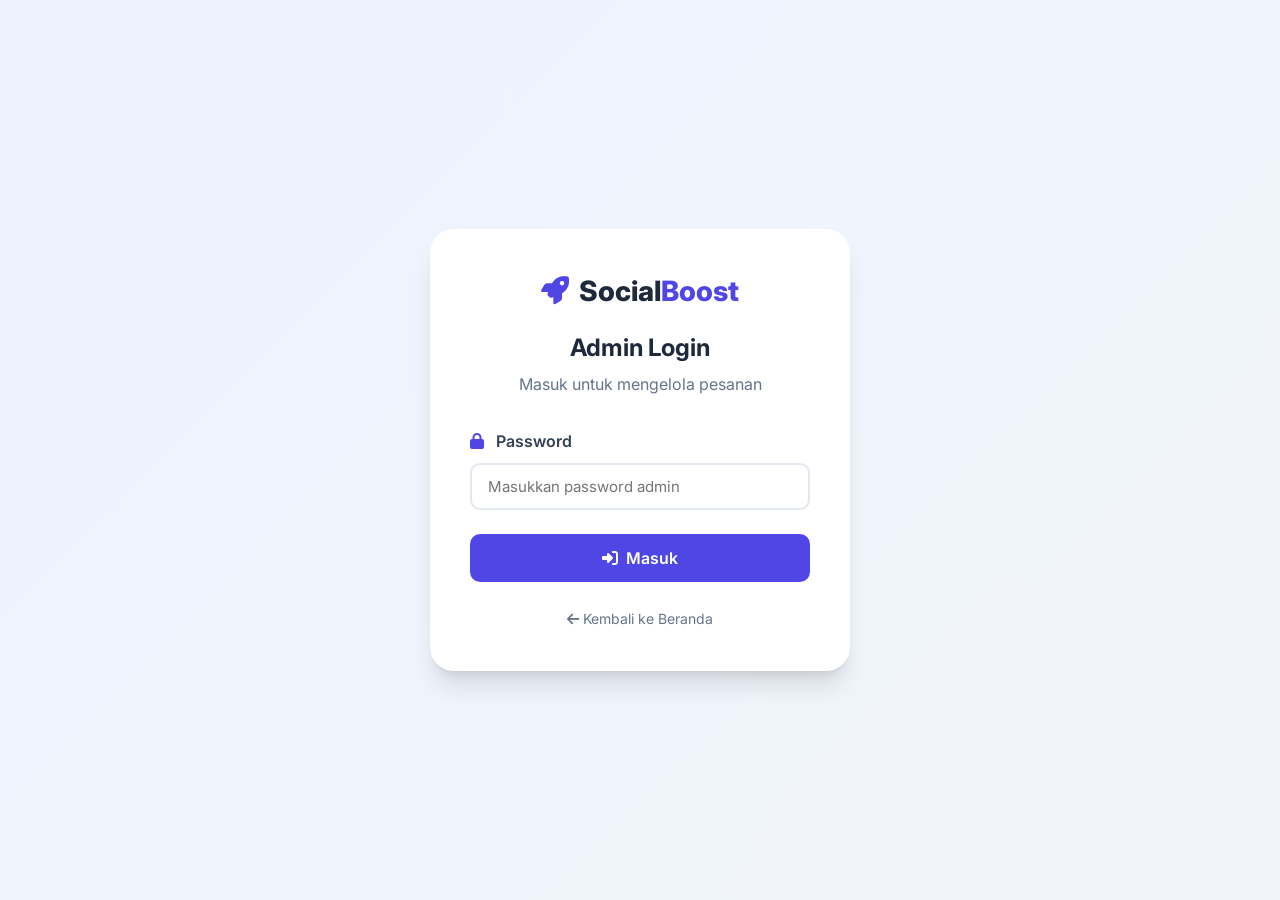
==== admin.html @ f24db5e1 "Upload project pertama kali" ====
<!DOCTYPE html>
<html lang="id">
<head>
    <meta charset="UTF-8" />
    <meta name="viewport" content="width=device-width, initial-scale=1.0" />
    <title>Admin Dashboard - SocialBoost</title>
    
    <link href="https://fonts.googleapis.com/css2?family=Inter:wght@400;500;600;700;800&display=swap" rel="stylesheet" />
    <link rel="stylesheet" href="https://cdnjs.cloudflare.com/ajax/libs/font-awesome/6.5.0/css/all.min.css" />
    <link rel="stylesheet" href="style.css" />
</head>
<body class="admin-body">
    <!-- ============================================ -->
    <!-- ADMIN SIDEBAR -->
    <!-- ============================================ -->
    <aside class="admin-sidebar" id="adminSidebar">
        <div class="sidebar-brand">
            <i class="fas fa-rocket"></i>
            <span>Social<span class="highlight">Boost</span></span>
            <span class="badge-admin">Admin</span>
        </div>

        <nav class="sidebar-nav">
            <a href="#" class="active" data-tab="dashboard">
                <i class="fas fa-th-large"></i> Dashboard
            </a>
            <a href="#" data-tab="orders">
                <i class="fas fa-inbox"></i> Pesanan Masuk
                <span class="badge-count" id="pendingCount">0</span>
            </a>
            <a href="#" data-tab="history">
                <i class="fas fa-history"></i> Riwayat
            </a>
            <a href="#" data-tab="settings">
                <i class="fas fa-cog"></i> Pengaturan
            </a>
        </nav>

        <div class="sidebar-footer">
            <button class="btn btn-danger btn-sm" id="adminLogout">
                <i class="fas fa-sign-out-alt"></i> Logout
            </button>
        </div>
    </aside>

    <!-- ============================================ -->
    <!-- ADMIN MAIN CONTENT -->
    <!-- ============================================ -->
    <main class="admin-main">
        <!-- Top Bar -->
        <header class="admin-topbar">
            <div class="topbar-left">
                <button class="sidebar-toggle" id="sidebarToggle">
                    <i class="fas fa-bars"></i>
                </button>
                <h1 id="pageTitle">Dashboard</h1>
            </div>

            <div class="topbar-right">
                <div class="admin-info">
                    <i class="fas fa-user-circle"></i>
                    <span>Admin</span>
                </div>
                <div class="admin-time" id="adminTime">
                    <i class="fas fa-clock"></i> 
                    <span id="currentTime"></span>
                </div>
            </div>
        </header>

        <!-- Content -->
        <div class="admin-content">
            <!-- ======================================== -->
            <!-- TAB: DASHBOARD -->
            <!-- ======================================== -->
            <div class="tab-content active" id="tab-dashboard">
                <div class="stats-grid">
                    <div class="stat-card">
                        <div class="stat-icon blue">
                            <i class="fas fa-inbox"></i>
                        </div>
                        <div class="stat-info">
                            <h3>Pending</h3>
                            <p class="stat-number" id="statPending">0</p>
                        </div>
                    </div>

                    <div class="stat-card">
                        <div class="stat-icon green">
                            <i class="fas fa-check-circle"></i>
                        </div>
                        <div class="stat-info">
                            <h3>Diproses</h3>
                            <p class="stat-number" id="statProcessed">0</p>
                        </div>
                    </div>

                    <div class="stat-card">
                        <div class="stat-icon red">
                            <i class="fas fa-times-circle"></i>
                        </div>
                        <div class="stat-info">
                            <h3>Ditolak</h3>
                            <p class="stat-number" id="statRejected">0</p>
                        </div>
                    </div>

                    <div class="stat-card">
                        <div class="stat-icon gold">
                            <i class="fas fa-dollar-sign"></i>
                        </div>
                        <div class="stat-info">
                            <h3>Total Transaksi</h3>
                            <p class="stat-number" id="statTotal">Rp 0</p>
                        </div>
                    </div>
                </div>

                <!-- Pesanan Terbaru -->
                <div class="card">
                    <div class="card-header">
                        <h3><i class="fas fa-clock"></i> Pesanan Terbaru</h3>
                        <a href="#" class="btn btn-sm btn-outline" data-tab="orders">
                            Lihat Semua <i class="fas fa-arrow-right"></i>
                        </a>
                    </div>
                    <div class="card-body">
                        <div class="table-wrapper">
                            <table class="admin-table" id="recentOrdersTable">
                                <thead>
                                    <tr>
                                        <th>ID</th>
                                        <th>Layanan</th>
                                        <th>Target</th>
                                        <th>Qty</th>
                                        <th>Total</th>
                                        <th>Status</th>
                                        <th>Aksi</th>
                                    </tr>
                                </thead>
                                <tbody id="recentOrdersBody">
                                    <tr>
                                        <td colspan="7" class="text-center">Belum ada pesanan</td>
                                    </tr>
                                </tbody>
                            </table>
                        </div>
                    </div>
                </div>
            </div>

            <!-- ======================================== -->
            <!-- TAB: PESANAN MASUK -->
            <!-- ======================================== -->
            <div class="tab-content" id="tab-orders">
                <div class="card">
                    <div class="card-header">
                        <h3><i class="fas fa-inbox"></i> Semua Pesanan Masuk</h3>
                        <div class="filter-group">
                            <select id="filterStatus" class="form-control">
                                <option value="all">Semua Status</option>
                                <option value="pending">Pending</option>
                                <option value="processed">Diproses</option>
                                <option value="rejected">Ditolak</option>
                            </select>
                        </div>
                    </div>
                    <div class="card-body">
                        <div class="table-wrapper">
                            <table class="admin-table" id="allOrdersTable">
                                <thead>
                                    <tr>
                                        <th>ID</th>
                                        <th>Layanan</th>
                                        <th>Target</th>
                                        <th>Qty</th>
                                        <th>Total</th>
                                        <th>Pengirim</th>
                                        <th>Status</th>
                                        <th>Aksi</th>
                                    </tr>
                                </thead>
                                <tbody id="allOrdersBody">
                                    <tr>
                                        <td colspan="8" class="text-center">Belum ada pesanan</td>
                                    </tr>
                                </tbody>
                            </table>
                        </div>
                    </div>
                </div>
            </div>

            <!-- ======================================== -->
            <!-- TAB: RIWAYAT -->
            <!-- ======================================== -->
            <div class="tab-content" id="tab-history">
                <div class="card">
                    <div class="card-header">
                        <h3><i class="fas fa-history"></i> Riwayat Pesanan</h3>
                    </div>
                    <div class="card-body">
                        <div class="table-wrapper">
                            <table class="admin-table" id="historyTable">
                                <thead>
                                    <tr>
                                        <th>ID</th>
                                        <th>Layanan</th>
                                        <th>Target</th>
                                        <th>Qty</th>
                                        <th>Total</th>
                                        <th>Status</th>
                                        <th>Tanggal</th>
                                    </tr>
                                </thead>
                                <tbody id="historyBody">
                                    <tr>
                                        <td colspan="7" class="text-center">Belum ada riwayat</td>
                                    </tr>
                                </tbody>
                            </table>
                        </div>
                    </div>
                </div>
            </div>

            <!-- ======================================== -->
            <!-- TAB: PENGATURAN -->
            <!-- ======================================== -->
            <div class="tab-content" id="tab-settings">
                <div class="card">
                    <div class="card-header">
                        <h3><i class="fas fa-cog"></i> Pengaturan Admin</h3>
                    </div>
                    <div class="card-body">
                        <form id="settingsForm">
                            <div class="form-group">
                                <label for="adminPassword">Ganti Password Admin</label>
                                <input type="password" id="adminPassword" placeholder="Password baru" />
                                <small>Kosongkan jika tidak ingin mengganti</small>
                            </div>

                            <div class="form-group">
                                <label for="danaNumber">Nomor DANA</label>
                                <input type="text" id="danaNumber" placeholder="0857-XXXX-XXXX" />
                            </div>

                            <div class="form-group">
                                <label for="apiKey">API Key PusatPanelSMM</label>
                                <input type="password" id="apiKey" placeholder="Masukkan API Key" />
                            </div>

                            <button type="submit" class="btn btn-primary">
                                <i class="fas fa-save"></i> Simpan Pengaturan
                            </button>
                        </form>
                    </div>
                </div>
            </div>
        </div>
    </main>

    <!-- ============================================ -->
    <!-- MODAL: LIHAT BUKTI -->
    <!-- ============================================ -->
    <div class="modal" id="proofModal">
        <div class="modal-content modal-sm">
            <div class="modal-header">
                <h2><i class="fas fa-image"></i> Bukti Transfer</h2>
                <button class="modal-close" id="proofModalClose">&times;</button>
            </div>
            <div class="modal-body">
                <div class="proof-image-container">
                    <img id="proofImageDisplay" src="" alt="Bukti Transfer" />
                </div>
                <div class="proof-details">
                    <p><strong>Pengirim:</strong> <span id="proofSender">-</span></p>
                    <p><strong>Layanan:</strong> <span id="proofService">-</span></p>
                    <p><strong>Total:</strong> <span id="proofTotal">-</span></p>
                </div>
                <div class="proof-actions">
                    <button class="btn btn-success" id="proofApprove">
                        <i class="fas fa-check"></i> Proses Pesanan
                    </button>
                    <button class="btn btn-danger" id="proofReject">
                        <i class="fas fa-times"></i> Tolak
                    </button>
                </div>
            </div>
        </div>
    </div>

    <!-- JavaScript -->
    <script src="admin.js"></script>
</body>
</html>
---- style.css ----
/* ============================================ */
/* ROOT VARIABLES & RESET */
/* ============================================ */
:root {
    /* Primary Colors - Cerah & Profesional */
    --primary: #4F46E5;
    --primary-dark: #4338CA;
    --primary-light: #818CF8;
    --primary-bg: #EEF2FF;
    
    --secondary: #0EA5E9;
    --secondary-dark: #0284C7;
    --secondary-light: #7DD3FC;
    
    --success: #22C55E;
    --success-bg: #DCFCE7;
    --danger: #EF4444;
    --danger-bg: #FEE2E2;
    --warning: #F59E0B;
    --warning-bg: #FEF3C7;
    
    /* Neutral */
    --white: #FFFFFF;
    --gray-50: #F8FAFC;
    --gray-100: #F1F5F9;
    --gray-200: #E2E8F0;
    --gray-300: #CBD5E1;
    --gray-400: #94A3B8;
    --gray-500: #64748B;
    --gray-600: #475569;
    --gray-700: #334155;
    --gray-800: #1E293B;
    --gray-900: #0F172A;
    
    /* Shadows */
    --shadow-sm: 0 1px 2px 0 rgb(0 0 0 / 0.05);
    --shadow: 0 1px 3px 0 rgb(0 0 0 / 0.1), 0 1px 2px -1px rgb(0 0 0 / 0.1);
    --shadow-md: 0 4px 6px -1px rgb(0 0 0 / 0.1), 0 2px 4px -2px rgb(0 0 0 / 0.1);
    --shadow-lg: 0 10px 15px -3px rgb(0 0 0 / 0.1), 0 4px 6px -4px rgb(0 0 0 / 0.1);
    --shadow-xl: 0 20px 25px -5px rgb(0 0 0 / 0.1), 0 8px 10px -6px rgb(0 0 0 / 0.1);
    
    /* Border Radius */
    --radius-sm: 6px;
    --radius: 10px;
    --radius-lg: 16px;
    --radius-xl: 24px;
    
    /* Font */
    --font: 'Inter', -apple-system, BlinkMacSystemFont, 'Segoe UI', Roboto, sans-serif;
    
    /* Transitions */
    --transition: all 0.3s cubic-bezier(0.4, 0, 0.2, 1);
}

* {
    margin: 0;
    padding: 0;
    box-sizing: border-box;
}

html {
    scroll-behavior: smooth;
}

body {
    font-family: var(--font);
    color: var(--gray-800);
    background: var(--gray-50);
    line-height: 1.6;
}

/* ============================================ */
/* UTILITY CLASSES */
/* ============================================ */
.container {
    max-width: 1200px;
    margin: 0 auto;
    padding: 0 20px;
}

.highlight {
    color: var(--primary);
}

.gradient-text {
    background: linear-gradient(135deg, var(--primary), var(--secondary));
    -webkit-background-clip: text;
    -webkit-text-fill-color: transparent;
    background-clip: text;
}

.section-header {
    text-align: center;
    margin-bottom: 48px;
}

.section-header .badge {
    display: inline-block;
    background: var(--primary-bg);
    color: var(--primary);
    padding: 6px 16px;
    border-radius: 50px;
    font-size: 13px;
    font-weight: 600;
    letter-spacing: 0.5px;
    margin-bottom: 12px;
}

.section-header h2 {
    font-size: 36px;
    font-weight: 800;
    margin-bottom: 12px;
}

.section-header p {
    color: var(--gray-500);
    font-size: 18px;
    max-width: 600px;
    margin: 0 auto;
}

/* ============================================ */
/* BUTTONS */
/* ============================================ */
.btn {
    display: inline-flex;
    align-items: center;
    gap: 8px;
    padding: 10px 24px;
    border: none;
    border-radius: var(--radius);
    font-family: var(--font);
    font-size: 14px;
    font-weight: 600;
    cursor: pointer;
    transition: var(--transition);
    text-decoration: none;
    text-align: center;
    justify-content: center;
}

.btn-primary {
    background: var(--primary);
    color: white;
}

.btn-primary:hover {
    background: var(--primary-dark);
    transform: translateY(-2px);
    box-shadow: var(--shadow-lg);
}

.btn-secondary {
    background: var(--secondary);
    color: white;
}

.btn-secondary:hover {
    background: var(--secondary-dark);
    transform: translateY(-2px);
    box-shadow: var(--shadow-lg);
}

.btn-success {
    background: var(--success);
    color: white;
}

.btn-success:hover {
    background: #16A34A;
    transform: translateY(-2px);
    box-shadow: var(--shadow-lg);
}

.btn-danger {
    background: var(--danger);
    color: white;
}

.btn-danger:hover {
    background: #DC2626;
    transform: translateY(-2px);
    box-shadow: var(--shadow-lg);
}

.btn-outline {
    background: transparent;
    color: var(--gray-700);
    border: 2px solid var(--gray-200);
}

.btn-outline:hover {
    border-color: var(--primary);
    color: var(--primary);
    background: var(--primary-bg);
}

.btn-lg {
    padding: 14px 32px;
    font-size: 16px;
}

.btn-sm {
    padding: 6px 14px;
    font-size: 12px;
}

.btn-block {
    width: 100%;
    justify-content: center;
}

.btn:disabled {
    opacity: 0.6;
    cursor: not-allowed;
    transform: none !important;
}

/* ============================================ */
/* NAVBAR */
/* ============================================ */
.navbar {
    position: fixed;
    top: 0;
    left: 0;
    right: 0;
    z-index: 1000;
    background: rgba(255, 255, 255, 0.9);
    backdrop-filter: blur(12px);
    border-bottom: 1px solid var(--gray-200);
    padding: 12px 0;
    transition: var(--transition);
}

.navbar .container {
    display: flex;
    justify-content: space-between;
    align-items: center;
}

.navbar-brand {
    display: flex;
    align-items: center;
    gap: 10px;
    font-size: 24px;
    font-weight: 800;
    color: var(--gray-800);
    text-decoration: none;
}

.navbar-brand i {
    color: var(--primary);
    font-size: 28px;
}

.navbar-menu {
    display: flex;
    align-items: center;
    gap: 32px;
}

.nav-link {
    color: var(--gray-600);
    text-decoration: none;
    font-weight: 500;
    transition: var(--transition);
    position: relative;
}

.nav-link:hover {
    color: var(--primary);
}

.nav-link.active {
    color: var(--primary);
}

.nav-link.active::after {
    content: '';
    position: absolute;
    bottom: -4px;
    left: 0;
    right: 0;
    height: 2px;
    background: var(--primary);
    border-radius: 2px;
}

.hamburger {
    display: none;
    background: none;
    border: none;
    font-size: 24px;
    color: var(--gray-700);
    cursor: pointer;
    padding: 4px;
}

/* ============================================ */
/* HERO SECTION */
/* ============================================ */
.hero {
    padding: 120px 0 80px;
    background: linear-gradient(135deg, var(--primary-bg) 0%, #FFFFFF 100%);
    min-height: 100vh;
    display: flex;
    align-items: center;
}

.hero .container {
    display: grid;
    grid-template-columns: 1fr 1fr;
    gap: 60px;
    align-items: center;
}

.hero-content h1 {
    font-size: 48px;
    font-weight: 800;
    line-height: 1.15;
    margin-bottom: 20px;
    color: var(--gray-900);
}

.hero-content p {
    font-size: 18px;
    color: var(--gray-600);
    margin-bottom: 32px;
    max-width: 500px;
    line-height: 1.8;
}

.hero-buttons {
    display: flex;
    gap: 16px;
    flex-wrap: wrap;
    margin-bottom: 40px;
}

.hero-stats {
    display: flex;
    gap: 48px;
}

.stat {
    display: flex;
    flex-direction: column;
}

.stat-number {
    font-size: 28px;
    font-weight: 800;
    color: var(--gray-900);
}

.stat-label {
    font-size: 14px;
    color: var(--gray-500);
    font-weight: 500;
}

.hero-image {
    display: flex;
    justify-content: center;
    align-items: center;
}

.hero-image img {
    max-width: 100%;
    height: auto;
    border-radius: var(--radius-lg);
}

/* ============================================ */
/* SERVICES SECTION */
/* ============================================ */
.services {
    padding: 80px 0;
    background: var(--white);
}

.loading-spinner {
    text-align: center;
    padding: 60px 0;
}

.loading-spinner i {
    font-size: 40px;
    color: var(--primary);
}

.loading-spinner p {
    margin-top: 12px;
    color: var(--gray-500);
}

.services-grid {
    display: grid;
    grid-template-columns: repeat(auto-fill, minmax(280px, 1fr));
    gap: 24px;
}

.service-card {
    background: var(--white);
    border: 1px solid var(--gray-200);
    border-radius: var(--radius-lg);
    padding: 24px;
    transition: var(--transition);
    cursor: pointer;
    position: relative;
}

.service-card:hover {
    transform: translateY(-4px);
    box-shadow: var(--shadow-xl);
    border-color: var(--primary-light);
}

.service-card.selected {
    border-color: var(--primary);
    box-shadow: 0 0 0 3px var(--primary-bg), var(--shadow-lg);
}

.service-card .service-icon {
    width: 48px;
    height: 48px;
    background: var(--primary-bg);
    border-radius: var(--radius);
    display: flex;
    align-items: center;
    justify-content: center;
    font-size: 24px;
    color: var(--primary);
    margin-bottom: 16px;
}

.service-card .service-name {
    font-size: 18px;
    font-weight: 600;
    margin-bottom: 8px;
}

.service-card .service-category {
    font-size: 13px;
    color: var(--gray-500);
    margin-bottom: 12px;
}

.service-card .service-price {
    font-size: 20px;
    font-weight: 700;
    color: var(--primary);
}

.service-card .service-price small {
    font-weight: 400;
    font-size: 13px;
    color: var(--gray-500);
}

.service-card .service-min {
    font-size: 13px;
    color: var(--gray-500);
    margin-top: 4px;
}

.service-card .service-badge {
    position: absolute;
    top: 16px;
    right: 16px;
    background: var(--success-bg);
    color: var(--success);
    font-size: 11px;
    font-weight: 600;
    padding: 4px 12px;
    border-radius: 50px;
}

/* ============================================ */
/* ORDER SECTION */
/* ============================================ */
.order-section {
    padding: 80px 0;
    background: var(--gray-50);
}

.order-card {
    max-width: 700px;
    margin: 0 auto;
    background: var(--white);
    border-radius: var(--radius-lg);
    padding: 40px;
    box-shadow: var(--shadow-lg);
}

.form-group {
    margin-bottom: 24px;
}

.form-group label {
    display: block;
    font-weight: 600;
    margin-bottom: 8px;
    color: var(--gray-700);
}

.form-group label i {
    color: var(--primary);
    margin-right: 8px;
}

.form-group input,
.form-group select,
.form-group textarea {
    width: 100%;
    padding: 12px 16px;
    border: 2px solid var(--gray-200);
    border-radius: var(--radius);
    font-family: var(--font);
    font-size: 15px;
    transition: var(--transition);
    background: var(--white);
    color: var(--gray-800);
}

.form-group input:focus,
.form-group select:focus,
.form-group textarea:focus {
    outline: none;
    border-color: var(--primary);
    box-shadow: 0 0 0 3px var(--primary-bg);
}

.form-group input:disabled,
.form-group select:disabled {
    background: var(--gray-100);
    cursor: not-allowed;
}

.form-group small {
    display: block;
    margin-top: 6px;
    color: var(--gray-500);
    font-size: 13px;
}

/* Quantity Wrapper */
.quantity-wrapper {
    display: flex;
    align-items: center;
    gap: 12px;
}

.quantity-wrapper .qty-btn {
    width: 40px;
    height: 40px;
    border: 2px solid var(--gray-200);
    border-radius: var(--radius);
    background: var(--white);
    color: var(--gray-700);
    font-size: 18px;
    cursor: pointer;
    transition: var(--transition);
    display: flex;
    align-items: center;
    justify-content: center;
}

.quantity-wrapper .qty-btn:hover {
    border-color: var(--primary);
    color: var(--primary);
    background: var(--primary-bg);
}

.quantity-wrapper input {
    width: 80px !important;
    text-align: center;
    font-weight: 600;
}

/* Service Detail */
.service-detail {
    display: grid;
    grid-template-columns: repeat(3, 1fr);
    gap: 16px;
    padding: 16px;
    background: var(--gray-50);
    border-radius: var(--radius);
    margin-bottom: 24px;
}

.detail-item {
    text-align: center;
}

.detail-item .label {
    display: block;
    font-size: 13px;
    color: var(--gray-500);
    font-weight: 500;
}

.detail-item .value {
    font-size: 18px;
    font-weight: 700;
    color: var(--gray-800);
}

/* Total Price */
.total-price {
    display: flex;
    justify-content: space-between;
    align-items: center;
    padding: 16px 20px;
    background: var(--primary-bg);
    border-radius: var(--radius);
    margin-bottom: 24px;
}

.total-price span:first-child {
    font-weight: 600;
    color: var(--gray-700);
}

.total-price .total-amount {
    font-size: 24px;
    font-weight: 800;
    color: var(--primary);
}

/* ============================================ */
/* HOW IT WORKS */
/* ============================================ */
.how-it-works {
    padding: 80px 0;
    background: var(--white);
}

.steps {
    display: grid;
    grid-template-columns: repeat(3, 1fr);
    gap: 40px;
    max-width: 900px;
    margin: 0 auto;
}

.step {
    text-align: center;
    position: relative;
}

.step-number {
    width: 48px;
    height: 48px;
    background: var(--primary);
    color: white;
    border-radius: 50%;
    display: flex;
    align-items: center;
    justify-content: center;
    font-size: 20px;
    font-weight: 700;
    margin: 0 auto 16px;
}

.step-icon {
    width: 72px;
    height: 72px;
    background: var(--primary-bg);
    border-radius: 50%;
    display: flex;
    align-items: center;
    justify-content: center;
    font-size: 32px;
    color: var(--primary);
    margin: 0 auto 16px;
}

.step h3 {
    font-size: 20px;
    font-weight: 700;
    margin-bottom: 8px;
}

.step p {
    color: var(--gray-500);
    font-size: 15px;
    line-height: 1.7;
}

.step::after {
    content: '';
    position: absolute;
    top: 60px;
    right: -20px;
    width: 40px;
    height: 2px;
    background: var(--gray-200);
}

.step:last-child::after {
    display: none;
}

/* ============================================ */
/* FOOTER */
/* ============================================ */
.footer {
    background: var(--gray-900);
    color: var(--gray-300);
    padding: 60px 0 24px;
}

.footer-content {
    display: grid;
    grid-template-columns: 2fr 1fr 1fr 1fr;
    gap: 40px;
    margin-bottom: 40px;
}

.footer-brand i {
    font-size: 28px;
    color: var(--primary-light);
}

.footer-brand span {
    font-size: 24px;
    font-weight: 800;
    color: white;
}

.footer-brand p {
    margin-top: 12px;
    font-size: 15px;
    line-height: 1.7;
    color: var(--gray-400);
}

.footer-links h4 {
    color: white;
    font-weight: 600;
    margin-bottom: 16px;
}

.footer-links a {
    display: block;
    color: var(--gray-400);
    text-decoration: none;
    font-size: 15px;
    padding: 4px 0;
    transition: var(--transition);
}

.footer-links a:hover {
    color: white;
}

.footer-contact h4 {
    color: white;
    font-weight: 600;
    margin-bottom: 16px;
}

.footer-contact p {
    font-size: 15px;
    color: var(--gray-400);
    margin-bottom: 8px;
}

.footer-contact p i {
    color: var(--primary-light);
    margin-right: 8px;
}

.social-icons {
    display: flex;
    gap: 12px;
    margin-top: 12px;
}

.social-icons a {
    display: flex;
    align-items: center;
    justify-content: center;
    width: 40px;
    height: 40px;
    background: var(--gray-800);
    border-radius: var(--radius);
    color: var(--gray-400);
    text-decoration: none;
    transition: var(--transition);
}

.social-icons a:hover {
    background: var(--primary);
    color: white;
}

.footer-bottom {
    border-top: 1px solid var(--gray-800);
    padding-top: 24px;
    text-align: center;
    font-size: 14px;
    color: var(--gray-500);
}

/* ============================================ */
/* MODAL */
/* ============================================ */
.modal {
    display: none;
    position: fixed;
    top: 0;
    left: 0;
    right: 0;
    bottom: 0;
    z-index: 9999;
    background: rgba(0, 0, 0, 0.5);
    backdrop-filter: blur(8px);
    align-items: center;
    justify-content: center;
    padding: 20px;
}

.modal.active {
    display: flex;
}

.modal-content {
    background: var(--white);
    border-radius: var(--radius-lg);
    max-width: 600px;
    width: 100%;
    max-height: 90vh;
    overflow-y: auto;
    box-shadow: var(--shadow-xl);
    animation: modalIn 0.3s ease;
}

@keyframes modalIn {
    from {
        opacity: 0;
        transform: scale(0.95) translateY(20px);
    }
    to {
        opacity: 1;
        transform: scale(1) translateY(0);
    }
}

.modal-sm {
    max-width: 480px;
}

.modal-header {
    display: flex;
    justify-content: space-between;
    align-items: center;
    padding: 24px 28px;
    border-bottom: 1px solid var(--gray-200);
}

.modal-header h2 {
    font-size: 22px;
    font-weight: 700;
    display: flex;
    align-items: center;
    gap: 12px;
}

.modal-close {
    background: none;
    border: none;
    font-size: 28px;
    color: var(--gray-400);
    cursor: pointer;
    transition: var(--transition);
    padding: 4px 8px;
}

.modal-close:hover {
    color: var(--gray-700);
    transform: rotate(90deg);
}

.modal-body {
    padding: 28px;
}

/* Order Summary */
.order-summary {
    background: var(--gray-50);
    border-radius: var(--radius);
    padding: 16px 20px;
    margin-bottom: 24px;
}

.order-summary h3 {
    font-size: 16px;
    margin-bottom: 12px;
    color: var(--gray-700);
}

.summary-item {
    display: flex;
    justify-content: space-between;
    padding: 8px 0;
    border-bottom: 1px solid var(--gray-200);
    font-size: 15px;
}

.summary-item:last-child {
    border-bottom: none;
}

.summary-item.total {
    font-weight: 700;
    font-size: 18px;
    color: var(--primary);
}

/* Payment Info */
.payment-info {
    background: var(--warning-bg);
    border-radius: var(--radius);
    padding: 20px;
    margin-bottom: 24px;
}

.payment-method {
    display: flex;
    gap: 16px;
    align-items: center;
    margin-bottom: 16px;
}

.payment-method i {
    font-size: 40px;
    color: var(--warning);
}

.payment-method h4 {
    font-weight: 600;
    font-size: 16px;
}

.dana-number {
    font-size: 20px;
    font-weight: 700;
    color: var(--gray-800);
}

.payment-amount {
    display: flex;
    justify-content: space-between;
    align-items: center;
    padding-top: 16px;
    border-top: 2px dashed var(--gray-300);
}

.payment-amount .amount {
    font-size: 24px;
    font-weight: 800;
    color: var(--primary);
}

/* Image Preview */
#imagePreview {
    margin-top: 12px;
    max-width: 200px;
    border-radius: var(--radius);
    overflow: hidden;
    border: 2px solid var(--gray-200);
}

#imagePreview img {
    width: 100%;
    height: auto;
    display: block;
}

/* ============================================ */
/* TOAST NOTIFICATION */
/* ============================================ */
.toast {
    position: fixed;
    bottom: 30px;
    right: 30px;
    z-index: 99999;
    background: var(--white);
    border-radius: var(--radius-lg);
    padding: 16px 24px;
    box-shadow: var(--shadow-xl);
    display: flex;
    align-items: center;
    gap: 16px;
    transform: translateY(100px);
    opacity: 0;
    transition: var(--transition);
    border-left: 4px solid var(--success);
}

.toast.show {
    transform: translateY(0);
    opacity: 1;
}

.toast-icon {
    font-size: 24px;
    color: var(--success);
}

.toast-error {
    border-left-color: var(--danger);
}

.toast-error .toast-icon {
    color: var(--danger);
}

/* ============================================ */
/* ADMIN STYLES */
/* ============================================ */
.admin-body {
    background: var(--gray-50);
    display: flex;
}

/* Sidebar */
.admin-sidebar {
    width: 260px;
    min-height: 100vh;
    background: var(--white);
    border-right: 1px solid var(--gray-200);
    padding: 24px 20px;
    position: sticky;
    top: 0;
    height: 100vh;
    overflow-y: auto;
    display: flex;
    flex-direction: column;
    transition: var(--transition);
}

.sidebar-brand {
    display: flex;
    align-items: center;
    gap: 10px;
    font-size: 22px;
    font-weight: 800;
    color: var(--gray-800);
    margin-bottom: 32px;
    padding-bottom: 20px;
    border-bottom: 1px solid var(--gray-200);
}

.sidebar-brand i {
    color: var(--primary);
}

.badge-admin {
    background: var(--primary-bg);
    color: var(--primary);
    font-size: 10px;
    font-weight: 700;
    padding: 2px 10px;
    border-radius: 50px;
    margin-left: auto;
}

.sidebar-nav {
    flex: 1;
}

.sidebar-nav a {
    display: flex;
    align-items: center;
    gap: 12px;
    padding: 12px 16px;
    border-radius: var(--radius);
    color: var(--gray-600);
    text-decoration: none;
    font-weight: 500;
    transition: var(--transition);
    margin-bottom: 4px;
    position: relative;
}

.sidebar-nav a:hover {
    background: var(--gray-100);
    color: var(--gray-800);
}

.sidebar-nav a.active {
    background: var(--primary-bg);
    color: var(--primary);
}

.sidebar-nav a i {
    width: 20px;
    text-align: center;
}

.badge-count {
    background: var(--danger);
    color: white;
    font-size: 11px;
    font-weight: 600;
    padding: 1px 8px;
    border-radius: 50px;
    margin-left: auto;
}

.sidebar-footer {
    border-top: 1px solid var(--gray-200);
    padding-top: 20px;
    margin-top: auto;
}

.sidebar-footer .btn {
    width: 100%;
    justify-content: center;
}

/* Admin Main */
.admin-main {
    flex: 1;
    min-height: 100vh;
}

.admin-topbar {
    background: var(--white);
    padding: 16px 32px;
    border-bottom: 1px solid var(--gray-200);
    display: flex;
    justify-content: space-between;
    align-items: center;
    position: sticky;
    top: 0;
    z-index: 100;
}

.topbar-left {
    display: flex;
    align-items: center;
    gap: 16px;
}

.sidebar-toggle {
    display: none;
    background: none;
    border: none;
    font-size: 20px;
    color: var(--gray-700);
    cursor: pointer;
}

.topbar-left h1 {
    font-size: 20px;
    font-weight: 700;
}

.topbar-right {
    display: flex;
    align-items: center;
    gap: 24px;
}

.admin-info {
    display: flex;
    align-items: center;
    gap: 8px;
    font-weight: 500;
}

.admin-info i {
    font-size: 24px;
    color: var(--primary);
}

.admin-time {
    color: var(--gray-500);
    font-size: 14px;
}

/* Admin Content */
.admin-content {
    padding: 32px;
}

.tab-content {
    display: none;
}

.tab-content.active {
    display: block;
}

/* Stats Grid */
.stats-grid {
    display: grid;
    grid-template-columns: repeat(auto-fit, minmax(220px, 1fr));
    gap: 20px;
    margin-bottom: 32px;
}

.stat-card {
    background: var(--white);
    border-radius: var(--radius);
    padding: 24px;
    box-shadow: var(--shadow-sm);
    display: flex;
    align-items: center;
    gap: 16px;
    border: 1px solid var(--gray-200);
}

.stat-icon {
    width: 52px;
    height: 52px;
    border-radius: var(--radius);
    display: flex;
    align-items: center;
    justify-content: center;
    font-size: 24px;
}

.stat-icon.blue {
    background: var(--primary-bg);
    color: var(--primary);
}

.stat-icon.green {
    background: var(--success-bg);
    color: var(--success);
}

.stat-icon.red {
    background: var(--danger-bg);
    color: var(--danger);
}

.stat-icon.gold {
    background: var(--warning-bg);
    color: var(--warning);
}

.stat-info h3 {
    font-size: 14px;
    font-weight: 500;
    color: var(--gray-500);
}

.stat-info .stat-number {
    font-size: 24px;
    font-weight: 700;
    color: var(--gray-800);
}

/* Admin Table */
.card {
    background: var(--white);
    border-radius: var(--radius-lg);
    border: 1px solid var(--gray-200);
    overflow: hidden;
    margin-bottom: 24px;
}

.card-header {
    display: flex;
    justify-content: space-between;
    align-items: center;
    padding: 18px 24px;
    border-bottom: 1px solid var(--gray-200);
    flex-wrap: wrap;
    gap: 12px;
}

.card-header h3 {
    font-size: 18px;
    font-weight: 600;
    display: flex;
    align-items: center;
    gap: 10px;
}

.card-header h3 i {
    color: var(--primary);
}

.card-body {
    padding: 20px 24px;
}

.table-wrapper {
    overflow-x: auto;
}

.admin-table {
    width: 100%;
    border-collapse: collapse;
    font-size: 14px;
}

.admin-table thead {
    background: var(--gray-50);
}

.admin-table th {
    text-align: left;
    padding: 12px 16px;
    font-weight: 600;
    color: var(--gray-600);
    font-size: 12px;
    text-transform: uppercase;
    letter-spacing: 0.5px;
}

.admin-table td {
    padding: 12px 16px;
    border-bottom: 1px solid var(--gray-100);
    color: var(--gray-700);
}

.admin-table tbody tr:hover {
    background: var(--gray-50);
}

.text-center {
    text-align: center !important;
}

/* Status Badge */
.status-badge {
    display: inline-flex;
    align-items: center;
    gap: 6px;
    padding: 4px 12px;
    border-radius: 50px;
    font-size: 12px;
    font-weight: 600;
}

.status-pending {
    background: var(--warning-bg);
    color: var(--warning);
}

.status-processed {
    background: var(--success-bg);
    color: var(--success);
}

.status-rejected {
    background: var(--danger-bg);
    color: var(--danger);
}

/* Filter */
.filter-group {
    display: flex;
    gap: 12px;
    align-items: center;
}

.filter-group .form-control {
    padding: 8px 14px;
    border: 2px solid var(--gray-200);
    border-radius: var(--radius);
    font-family: var(--font);
    font-size: 14px;
    background: var(--white);
    min-width: 160px;
}

.filter-group .form-control:focus {
    outline: none;
    border-color: var(--primary);
    box-shadow: 0 0 0 3px var(--primary-bg);
}

/* Proof Modal */
.proof-image-container {
    text-align: center;
    margin-bottom: 16px;
}

.proof-image-container img {
    max-width: 100%;
    max-height: 400px;
    border-radius: var(--radius);
    border: 2px solid var(--gray-200);
}

.proof-details {
    background: var(--gray-50);
    border-radius: var(--radius);
    padding: 16px;
    margin-bottom: 20px;
}

.proof-details p {
    margin-bottom: 4px;
}

.proof-actions {
    display: flex;
    gap: 12px;
}

.proof-actions .btn {
    flex: 1;
}

/* ============================================ */
/* LOGIN PAGE */
/* ============================================ */
.login-body {
    min-height: 100vh;
    display: flex;
    align-items: center;
    justify-content: center;
    background: linear-gradient(135deg, var(--primary-bg), var(--gray-100));
    padding: 20px;
}

.login-container {
    width: 100%;
    max-width: 420px;
}

.login-card {
    background: var(--white);
    border-radius: var(--radius-xl);
    padding: 40px;
    box-shadow: var(--shadow-xl);
}

.login-header {
    text-align: center;
    margin-bottom: 32px;
}

.login-logo {
    display: flex;
    align-items: center;
    justify-content: center;
    gap: 10px;
    font-size: 28px;
    font-weight: 800;
    margin-bottom: 16px;
}

.login-logo i {
    color: var(--primary);
}

.login-header h2 {
    font-size: 24px;
    font-weight: 700;
    margin-bottom: 4px;
}

.login-header p {
    color: var(--gray-500);
}

.login-error {
    background: var(--danger-bg);
    color: var(--danger);
    padding: 12px 16px;
    border-radius: var(--radius);
    margin-top: 16px;
    display: none;
    font-weight: 500;
    font-size: 14px;
}

.login-error.show {
    display: flex;
    align-items: center;
    gap: 8px;
}

.login-footer {
    text-align: center;
    margin-top: 24px;
}

.login-footer a {
    color: var(--gray-500);
    text-decoration: none;
    font-size: 14px;
    transition: var(--transition);
}

.login-footer a:hover {
    color: var(--primary);
}

/* ============================================ */
/* RESPONSIVE DESIGN */
/* ============================================ */
@media (max-width: 1024px) {
    .hero .container {
        grid-template-columns: 1fr;
        text-align: center;
    }

    .hero-content p {
        margin: 0 auto 32px;
    }

    .hero-buttons {
        justify-content: center;
    }

    .hero-stats {
        justify-content: center;
    }

    .hero-image {
        order: -1;
    }

    .steps {
        grid-template-columns: 1fr;
        gap: 32px;
    }

    .step::after {
        display: none;
    }

    .footer-content {
        grid-template-columns: 1fr 1fr;
    }
}

@media (max-width: 768px) {
    .navbar-menu {
        display: none;
        position: absolute;
        top: 100%;
        left: 0;
        right: 0;
        background: var(--white);
        padding: 20px;
        flex-direction: column;
        gap: 16px;
        border-bottom: 1px solid var(--gray-200);
        box-shadow: var(--shadow-lg);
    }

    .navbar-menu.active {
        display: flex;
    }

    .hamburger {
        display: block;
    }

    .hero {
        padding: 100px 0 60px;
    }

    .hero-content h1 {
        font-size: 32px;
    }

    .hero-stats {
        flex-wrap: wrap;
        gap: 24px;
        justify-content: center;
    }

    .section-header h2 {
        font-size: 28px;
    }

    .services-grid {
        grid-template-columns: 1fr 1fr;
    }

    .service-detail {
        grid-template-columns: 1fr;
    }

    .order-card {
        padding: 24px;
    }

    .admin-sidebar {
        position: fixed;
        left: -280px;
        z-index: 999;
        box-shadow: var(--shadow-xl);
    }

    .admin-sidebar.active {
        left: 0;
    }

    .sidebar-toggle {
        display: block;
    }

    .admin-topbar {
        padding: 12px 16px;
    }

    .admin-content {
        padding: 16px;
    }

    .stats-grid {
        grid-template-columns: 1fr 1fr;
    }

    .modal-content {
        margin: 10px;
    }

    .proof-actions {
        flex-direction: column;
    }

    .footer-content {
        grid-template-columns: 1fr;
    }
}

@media (max-width: 480px) {
    .services-grid {
        grid-template-columns: 1fr;
    }

    .stats-grid {
        grid-template-columns: 1fr;
    }

    .hero-content h1 {
        font-size: 26px;
    }

    .hero-buttons .btn {
        width: 100%;
        justify-content: center;
    }

    .admin-table {
        font-size: 12px;
    }

    .admin-table th,
    .admin-table td {
        padding: 8px 10px;
    }
}

/* ============================================ */
/* SCROLLBAR */
/* ============================================ */
::-webkit-scrollbar {
    width: 8px;
}

::-webkit-scrollbar-track {
    background: var(--gray-100);
}

::-webkit-scrollbar-thumb {
    background: var(--gray-300);
    border-radius: 4px;
}

::-webkit-scrollbar-thumb:hover {
    background: var(--gray-400);
}

/* ============================================ */
/* SELECTION */
/* ============================================ */
::selection {
    background: var(--primary);
    color: white;
}
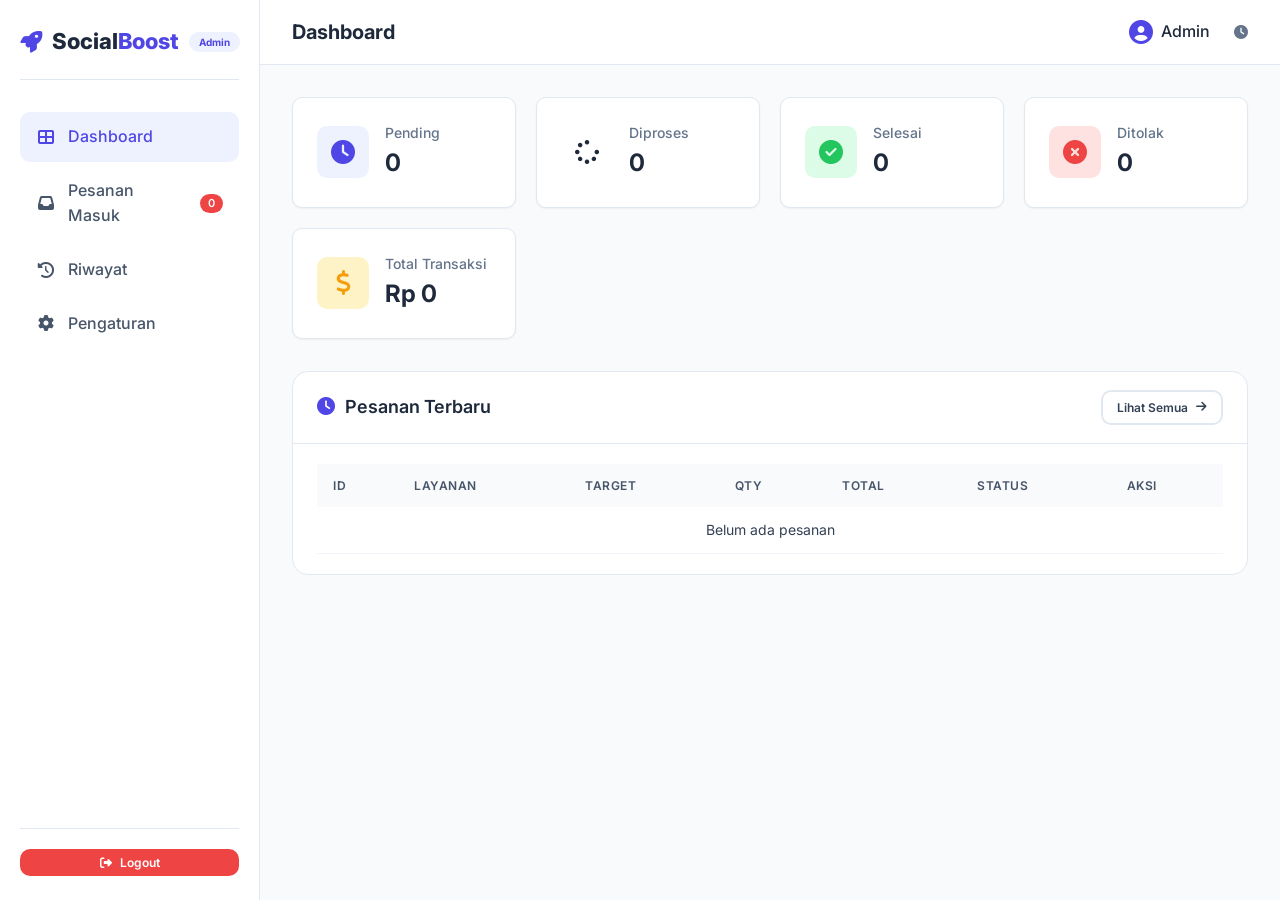
==== commit e18aa040: "admin.html" ====
--- a/admin.html
+++ b/admin.html
@@ -77,7 +77,7 @@
                 <div class="stats-grid">
                     <div class="stat-card">
                         <div class="stat-icon blue">
-                            <i class="fas fa-inbox"></i>
+                            <i class="fas fa-clock"></i>
                         </div>
                         <div class="stat-info">
                             <h3>Pending</h3>
@@ -86,12 +86,22 @@
                     </div>
 
                     <div class="stat-card">
+                        <div class="stat-icon purple">
+                            <i class="fas fa-spinner"></i>
+                        </div>
+                        <div class="stat-info">
+                            <h3>Diproses</h3>
+                            <p class="stat-number" id="statProcessed">0</p>
+                        </div>
+                    </div>
+
+                    <div class="stat-card">
                         <div class="stat-icon green">
                             <i class="fas fa-check-circle"></i>
                         </div>
                         <div class="stat-info">
-                            <h3>Diproses</h3>
-                            <p class="stat-number" id="statProcessed">0</p>
+                            <h3>Selesai</h3>
+                            <p class="stat-number" id="statCompleted">0</p>
                         </div>
                     </div>
 
@@ -155,12 +165,13 @@
             <div class="tab-content" id="tab-orders">
                 <div class="card">
                     <div class="card-header">
-                        <h3><i class="fas fa-inbox"></i> Semua Pesanan Masuk</h3>
+                        <h3><i class="fas fa-inbox"></i> Semua Pesanan</h3>
                         <div class="filter-group">
                             <select id="filterStatus" class="form-control">
                                 <option value="all">Semua Status</option>
                                 <option value="pending">Pending</option>
                                 <option value="processed">Diproses</option>
+                                <option value="completed">Selesai</option>
                                 <option value="rejected">Ditolak</option>
                             </select>
                         </div>
@@ -245,11 +256,6 @@
                                 <input type="text" id="danaNumber" placeholder="0857-XXXX-XXXX" />
                             </div>
 
-                            <div class="form-group">
-                                <label for="apiKey">API Key PusatPanelSMM</label>
-                                <input type="password" id="apiKey" placeholder="Masukkan API Key" />
-                            </div>
-
                             <button type="submit" class="btn btn-primary">
                                 <i class="fas fa-save"></i> Simpan Pengaturan
                             </button>
@@ -278,19 +284,33 @@
                     <p><strong>Layanan:</strong> <span id="proofService">-</span></p>
                     <p><strong>Total:</strong> <span id="proofTotal">-</span></p>
                 </div>
+
+                <!-- TOMBOL STATUS -->
                 <div class="proof-actions">
-                    <button class="btn btn-success" id="proofApprove">
-                        <i class="fas fa-check"></i> Proses Pesanan
+                    <button class="btn btn-warning" id="proofPending" style="background:#F59E0B;color:white;">
+                        <i class="fas fa-clock"></i> Pending
                     </button>
-                    <button class="btn btn-danger" id="proofReject">
+                    <button class="btn btn-primary" id="proofProcessed">
+                        <i class="fas fa-spinner"></i> Proses
+                    </button>
+                    <button class="btn btn-success" id="proofCompleted">
+                        <i class="fas fa-check-circle"></i> Selesai
+                    </button>
+                    <button class="btn btn-danger" id="proofRejected">
                         <i class="fas fa-times"></i> Tolak
                     </button>
                 </div>
+
+                <!-- ALASAN TOLAK -->
+                <div class="proof-reject-reason" id="proofRejectReasonContainer" style="display: none;">
+                    <label for="proofRejectReason">Alasan Penolakan:</label>
+                    <textarea id="proofRejectReason" placeholder="Tulis alasan penolakan..." rows="2"></textarea>
+                </div>
             </div>
         </div>
     </div>
 
     <!-- JavaScript -->
-    <script src="admin.js"></script>
+    <script type="module" src="admin.js"></script>
 </body>
-</html>+</html>
--- a/style.css
+++ b/style.css
@@ -2,24 +2,19 @@
 /* ROOT VARIABLES & RESET */
 /* ============================================ */
 :root {
-    /* Primary Colors - Cerah & Profesional */
     --primary: #4F46E5;
     --primary-dark: #4338CA;
     --primary-light: #818CF8;
     --primary-bg: #EEF2FF;
-    
     --secondary: #0EA5E9;
     --secondary-dark: #0284C7;
     --secondary-light: #7DD3FC;
-    
     --success: #22C55E;
     --success-bg: #DCFCE7;
     --danger: #EF4444;
     --danger-bg: #FEE2E2;
     --warning: #F59E0B;
     --warning-bg: #FEF3C7;
-    
-    /* Neutral */
     --white: #FFFFFF;
     --gray-50: #F8FAFC;
     --gray-100: #F1F5F9;
@@ -31,37 +26,21 @@
     --gray-700: #334155;
     --gray-800: #1E293B;
     --gray-900: #0F172A;
-    
-    /* Shadows */
     --shadow-sm: 0 1px 2px 0 rgb(0 0 0 / 0.05);
     --shadow: 0 1px 3px 0 rgb(0 0 0 / 0.1), 0 1px 2px -1px rgb(0 0 0 / 0.1);
     --shadow-md: 0 4px 6px -1px rgb(0 0 0 / 0.1), 0 2px 4px -2px rgb(0 0 0 / 0.1);
     --shadow-lg: 0 10px 15px -3px rgb(0 0 0 / 0.1), 0 4px 6px -4px rgb(0 0 0 / 0.1);
     --shadow-xl: 0 20px 25px -5px rgb(0 0 0 / 0.1), 0 8px 10px -6px rgb(0 0 0 / 0.1);
-    
-    /* Border Radius */
     --radius-sm: 6px;
     --radius: 10px;
     --radius-lg: 16px;
     --radius-xl: 24px;
-    
-    /* Font */
     --font: 'Inter', -apple-system, BlinkMacSystemFont, 'Segoe UI', Roboto, sans-serif;
-    
-    /* Transitions */
     --transition: all 0.3s cubic-bezier(0.4, 0, 0.2, 1);
 }
 
-* {
-    margin: 0;
-    padding: 0;
-    box-sizing: border-box;
-}
-
-html {
-    scroll-behavior: smooth;
-}
-
+* { margin: 0; padding: 0; box-sizing: border-box; }
+html { scroll-behavior: smooth; }
 body {
     font-family: var(--font);
     color: var(--gray-800);
@@ -72,28 +51,15 @@
 /* ============================================ */
 /* UTILITY CLASSES */
 /* ============================================ */
-.container {
-    max-width: 1200px;
-    margin: 0 auto;
-    padding: 0 20px;
-}
-
-.highlight {
-    color: var(--primary);
-}
-
+.container { max-width: 1200px; margin: 0 auto; padding: 0 20px; }
+.highlight { color: var(--primary); }
 .gradient-text {
     background: linear-gradient(135deg, var(--primary), var(--secondary));
     -webkit-background-clip: text;
     -webkit-text-fill-color: transparent;
     background-clip: text;
 }
-
-.section-header {
-    text-align: center;
-    margin-bottom: 48px;
-}
-
+.section-header { text-align: center; margin-bottom: 48px; }
 .section-header .badge {
     display: inline-block;
     background: var(--primary-bg);
@@ -105,13 +71,7 @@
     letter-spacing: 0.5px;
     margin-bottom: 12px;
 }
-
-.section-header h2 {
-    font-size: 36px;
-    font-weight: 800;
-    margin-bottom: 12px;
-}
-
+.section-header h2 { font-size: 36px; font-weight: 800; margin-bottom: 12px; }
 .section-header p {
     color: var(--gray-500);
     font-size: 18px;
@@ -138,83 +98,24 @@
     text-align: center;
     justify-content: center;
 }
-
-.btn-primary {
-    background: var(--primary);
-    color: white;
-}
-
-.btn-primary:hover {
-    background: var(--primary-dark);
-    transform: translateY(-2px);
-    box-shadow: var(--shadow-lg);
-}
-
-.btn-secondary {
-    background: var(--secondary);
-    color: white;
-}
-
-.btn-secondary:hover {
-    background: var(--secondary-dark);
-    transform: translateY(-2px);
-    box-shadow: var(--shadow-lg);
-}
-
-.btn-success {
-    background: var(--success);
-    color: white;
-}
-
-.btn-success:hover {
-    background: #16A34A;
-    transform: translateY(-2px);
-    box-shadow: var(--shadow-lg);
-}
-
-.btn-danger {
-    background: var(--danger);
-    color: white;
-}
-
-.btn-danger:hover {
-    background: #DC2626;
-    transform: translateY(-2px);
-    box-shadow: var(--shadow-lg);
-}
-
+.btn-primary { background: var(--primary); color: white; }
+.btn-primary:hover { background: var(--primary-dark); transform: translateY(-2px); box-shadow: var(--shadow-lg); }
+.btn-secondary { background: var(--secondary); color: white; }
+.btn-secondary:hover { background: var(--secondary-dark); transform: translateY(-2px); box-shadow: var(--shadow-lg); }
+.btn-success { background: var(--success); color: white; }
+.btn-success:hover { background: #16A34A; transform: translateY(-2px); box-shadow: var(--shadow-lg); }
+.btn-danger { background: var(--danger); color: white; }
+.btn-danger:hover { background: #DC2626; transform: translateY(-2px); box-shadow: var(--shadow-lg); }
 .btn-outline {
     background: transparent;
     color: var(--gray-700);
     border: 2px solid var(--gray-200);
 }
-
-.btn-outline:hover {
-    border-color: var(--primary);
-    color: var(--primary);
-    background: var(--primary-bg);
-}
-
-.btn-lg {
-    padding: 14px 32px;
-    font-size: 16px;
-}
-
-.btn-sm {
-    padding: 6px 14px;
-    font-size: 12px;
-}
-
-.btn-block {
-    width: 100%;
-    justify-content: center;
-}
-
-.btn:disabled {
-    opacity: 0.6;
-    cursor: not-allowed;
-    transform: none !important;
-}
+.btn-outline:hover { border-color: var(--primary); color: var(--primary); background: var(--primary-bg); }
+.btn-lg { padding: 14px 32px; font-size: 16px; }
+.btn-sm { padding: 6px 14px; font-size: 12px; }
+.btn-block { width: 100%; justify-content: center; }
+.btn:disabled { opacity: 0.6; cursor: not-allowed; transform: none !important; }
 
 /* ============================================ */
 /* NAVBAR */
@@ -231,13 +132,7 @@
     padding: 12px 0;
     transition: var(--transition);
 }
-
-.navbar .container {
-    display: flex;
-    justify-content: space-between;
-    align-items: center;
-}
-
+.navbar .container { display: flex; justify-content: space-between; align-items: center; }
 .navbar-brand {
     display: flex;
     align-items: center;
@@ -247,18 +142,8 @@
     color: var(--gray-800);
     text-decoration: none;
 }
-
-.navbar-brand i {
-    color: var(--primary);
-    font-size: 28px;
-}
-
-.navbar-menu {
-    display: flex;
-    align-items: center;
-    gap: 32px;
-}
-
+.navbar-brand i { color: var(--primary); font-size: 28px; }
+.navbar-menu { display: flex; align-items: center; gap: 32px; }
 .nav-link {
     color: var(--gray-600);
     text-decoration: none;
@@ -266,15 +151,8 @@
     transition: var(--transition);
     position: relative;
 }
-
-.nav-link:hover {
-    color: var(--primary);
-}
-
-.nav-link.active {
-    color: var(--primary);
-}
-
+.nav-link:hover { color: var(--primary); }
+.nav-link.active { color: var(--primary); }
 .nav-link.active::after {
     content: '';
     position: absolute;
@@ -285,7 +163,6 @@
     background: var(--primary);
     border-radius: 2px;
 }
-
 .hamburger {
     display: none;
     background: none;
@@ -306,14 +183,12 @@
     display: flex;
     align-items: center;
 }
-
 .hero .container {
     display: grid;
     grid-template-columns: 1fr 1fr;
     gap: 60px;
     align-items: center;
 }
-
 .hero-content h1 {
     font-size: 48px;
     font-weight: 800;
@@ -321,7 +196,6 @@
     margin-bottom: 20px;
     color: var(--gray-900);
 }
-
 .hero-content p {
     font-size: 18px;
     color: var(--gray-600);
@@ -329,77 +203,26 @@
     max-width: 500px;
     line-height: 1.8;
 }
-
-.hero-buttons {
-    display: flex;
-    gap: 16px;
-    flex-wrap: wrap;
-    margin-bottom: 40px;
-}
-
-.hero-stats {
-    display: flex;
-    gap: 48px;
-}
-
-.stat {
-    display: flex;
-    flex-direction: column;
-}
-
-.stat-number {
-    font-size: 28px;
-    font-weight: 800;
-    color: var(--gray-900);
-}
-
-.stat-label {
-    font-size: 14px;
-    color: var(--gray-500);
-    font-weight: 500;
-}
-
-.hero-image {
-    display: flex;
-    justify-content: center;
-    align-items: center;
-}
-
-.hero-image img {
-    max-width: 100%;
-    height: auto;
-    border-radius: var(--radius-lg);
-}
+.hero-buttons { display: flex; gap: 16px; flex-wrap: wrap; margin-bottom: 40px; }
+.hero-stats { display: flex; gap: 48px; }
+.stat { display: flex; flex-direction: column; }
+.stat-number { font-size: 28px; font-weight: 800; color: var(--gray-900); }
+.stat-label { font-size: 14px; color: var(--gray-500); font-weight: 500; }
+.hero-image { display: flex; justify-content: center; align-items: center; }
+.hero-image img { max-width: 100%; height: auto; border-radius: var(--radius-lg); }
 
 /* ============================================ */
 /* SERVICES SECTION */
 /* ============================================ */
-.services {
-    padding: 80px 0;
-    background: var(--white);
-}
-
-.loading-spinner {
-    text-align: center;
-    padding: 60px 0;
-}
-
-.loading-spinner i {
-    font-size: 40px;
-    color: var(--primary);
-}
-
-.loading-spinner p {
-    margin-top: 12px;
-    color: var(--gray-500);
-}
-
+.services { padding: 80px 0; background: var(--white); }
+.loading-spinner { text-align: center; padding: 60px 0; }
+.loading-spinner i { font-size: 40px; color: var(--primary); }
+.loading-spinner p { margin-top: 12px; color: var(--gray-500); }
 .services-grid {
     display: grid;
     grid-template-columns: repeat(auto-fill, minmax(280px, 1fr));
     gap: 24px;
 }
-
 .service-card {
     background: var(--white);
     border: 1px solid var(--gray-200);
@@ -409,18 +232,11 @@
     cursor: pointer;
     position: relative;
 }
-
-.service-card:hover {
-    transform: translateY(-4px);
-    box-shadow: var(--shadow-xl);
-    border-color: var(--primary-light);
-}
-
+.service-card:hover { transform: translateY(-4px); box-shadow: var(--shadow-xl); border-color: var(--primary-light); }
 .service-card.selected {
     border-color: var(--primary);
     box-shadow: 0 0 0 3px var(--primary-bg), var(--shadow-lg);
 }
-
 .service-card .service-icon {
     width: 48px;
     height: 48px;
@@ -433,37 +249,11 @@
     color: var(--primary);
     margin-bottom: 16px;
 }
-
-.service-card .service-name {
-    font-size: 18px;
-    font-weight: 600;
-    margin-bottom: 8px;
-}
-
-.service-card .service-category {
-    font-size: 13px;
-    color: var(--gray-500);
-    margin-bottom: 12px;
-}
-
-.service-card .service-price {
-    font-size: 20px;
-    font-weight: 700;
-    color: var(--primary);
-}
-
-.service-card .service-price small {
-    font-weight: 400;
-    font-size: 13px;
-    color: var(--gray-500);
-}
-
-.service-card .service-min {
-    font-size: 13px;
-    color: var(--gray-500);
-    margin-top: 4px;
-}
-
+.service-card .service-name { font-size: 18px; font-weight: 600; margin-bottom: 8px; }
+.service-card .service-category { font-size: 13px; color: var(--gray-500); margin-bottom: 12px; }
+.service-card .service-price { font-size: 20px; font-weight: 700; color: var(--primary); }
+.service-card .service-price small { font-weight: 400; font-size: 13px; color: var(--gray-500); }
+.service-card .service-min { font-size: 13px; color: var(--gray-500); margin-top: 4px; }
 .service-card .service-badge {
     position: absolute;
     top: 16px;
@@ -479,11 +269,7 @@
 /* ============================================ */
 /* ORDER SECTION */
 /* ============================================ */
-.order-section {
-    padding: 80px 0;
-    background: var(--gray-50);
-}
-
+.order-section { padding: 80px 0; background: var(--gray-50); }
 .order-card {
     max-width: 700px;
     margin: 0 auto;
@@ -492,23 +278,14 @@
     padding: 40px;
     box-shadow: var(--shadow-lg);
 }
-
-.form-group {
-    margin-bottom: 24px;
-}
-
+.form-group { margin-bottom: 24px; }
 .form-group label {
     display: block;
     font-weight: 600;
     margin-bottom: 8px;
     color: var(--gray-700);
 }
-
-.form-group label i {
-    color: var(--primary);
-    margin-right: 8px;
-}
-
+.form-group label i { color: var(--primary); margin-right: 8px; }
 .form-group input,
 .form-group select,
 .form-group textarea {
@@ -522,7 +299,6 @@
     background: var(--white);
     color: var(--gray-800);
 }
-
 .form-group input:focus,
 .form-group select:focus,
 .form-group textarea:focus {
@@ -530,27 +306,10 @@
     border-color: var(--primary);
     box-shadow: 0 0 0 3px var(--primary-bg);
 }
-
 .form-group input:disabled,
-.form-group select:disabled {
-    background: var(--gray-100);
-    cursor: not-allowed;
-}
-
-.form-group small {
-    display: block;
-    margin-top: 6px;
-    color: var(--gray-500);
-    font-size: 13px;
-}
-
-/* Quantity Wrapper */
-.quantity-wrapper {
-    display: flex;
-    align-items: center;
-    gap: 12px;
-}
-
+.form-group select:disabled { background: var(--gray-100); cursor: not-allowed; }
+.form-group small { display: block; margin-top: 6px; color: var(--gray-500); font-size: 13px; }
+.quantity-wrapper { display: flex; align-items: center; gap: 12px; }
 .quantity-wrapper .qty-btn {
     width: 40px;
     height: 40px;
@@ -565,20 +324,8 @@
     align-items: center;
     justify-content: center;
 }
-
-.quantity-wrapper .qty-btn:hover {
-    border-color: var(--primary);
-    color: var(--primary);
-    background: var(--primary-bg);
-}
-
-.quantity-wrapper input {
-    width: 80px !important;
-    text-align: center;
-    font-weight: 600;
-}
-
-/* Service Detail */
+.quantity-wrapper .qty-btn:hover { border-color: var(--primary); color: var(--primary); background: var(--primary-bg); }
+.quantity-wrapper input { width: 80px !important; text-align: center; font-weight: 600; }
 .service-detail {
     display: grid;
     grid-template-columns: repeat(3, 1fr);
@@ -588,25 +335,9 @@
     border-radius: var(--radius);
     margin-bottom: 24px;
 }
-
-.detail-item {
-    text-align: center;
-}
-
-.detail-item .label {
-    display: block;
-    font-size: 13px;
-    color: var(--gray-500);
-    font-weight: 500;
-}
-
-.detail-item .value {
-    font-size: 18px;
-    font-weight: 700;
-    color: var(--gray-800);
-}
-
-/* Total Price */
+.detail-item { text-align: center; }
+.detail-item .label { display: block; font-size: 13px; color: var(--gray-500); font-weight: 500; }
+.detail-item .value { font-size: 18px; font-weight: 700; color: var(--gray-800); }
 .total-price {
     display: flex;
     justify-content: space-between;
@@ -616,26 +347,13 @@
     border-radius: var(--radius);
     margin-bottom: 24px;
 }
-
-.total-price span:first-child {
-    font-weight: 600;
-    color: var(--gray-700);
-}
-
-.total-price .total-amount {
-    font-size: 24px;
-    font-weight: 800;
-    color: var(--primary);
-}
+.total-price span:first-child { font-weight: 600; color: var(--gray-700); }
+.total-price .total-amount { font-size: 24px; font-weight: 800; color: var(--primary); }
 
 /* ============================================ */
 /* HOW IT WORKS */
 /* ============================================ */
-.how-it-works {
-    padding: 80px 0;
-    background: var(--white);
-}
-
+.how-it-works { padding: 80px 0; background: var(--white); }
 .steps {
     display: grid;
     grid-template-columns: repeat(3, 1fr);
@@ -643,12 +361,7 @@
     max-width: 900px;
     margin: 0 auto;
 }
-
-.step {
-    text-align: center;
-    position: relative;
-}
-
+.step { text-align: center; position: relative; }
 .step-number {
     width: 48px;
     height: 48px;
@@ -662,7 +375,6 @@
     font-weight: 700;
     margin: 0 auto 16px;
 }
-
 .step-icon {
     width: 72px;
     height: 72px;
@@ -675,19 +387,8 @@
     color: var(--primary);
     margin: 0 auto 16px;
 }
-
-.step h3 {
-    font-size: 20px;
-    font-weight: 700;
-    margin-bottom: 8px;
-}
-
-.step p {
-    color: var(--gray-500);
-    font-size: 15px;
-    line-height: 1.7;
-}
-
+.step h3 { font-size: 20px; font-weight: 700; margin-bottom: 8px; }
+.step p { color: var(--gray-500); font-size: 15px; line-height: 1.7; }
 .step::after {
     content: '';
     position: absolute;
@@ -697,10 +398,7 @@
     height: 2px;
     background: var(--gray-200);
 }
-
-.step:last-child::after {
-    display: none;
-}
+.step:last-child::after { display: none; }
 
 /* ============================================ */
 /* FOOTER */
@@ -710,38 +408,16 @@
     color: var(--gray-300);
     padding: 60px 0 24px;
 }
-
 .footer-content {
     display: grid;
     grid-template-columns: 2fr 1fr 1fr 1fr;
     gap: 40px;
     margin-bottom: 40px;
 }
-
-.footer-brand i {
-    font-size: 28px;
-    color: var(--primary-light);
-}
-
-.footer-brand span {
-    font-size: 24px;
-    font-weight: 800;
-    color: white;
-}
-
-.footer-brand p {
-    margin-top: 12px;
-    font-size: 15px;
-    line-height: 1.7;
-    color: var(--gray-400);
-}
-
-.footer-links h4 {
-    color: white;
-    font-weight: 600;
-    margin-bottom: 16px;
-}
-
+.footer-brand i { font-size: 28px; color: var(--primary-light); }
+.footer-brand span { font-size: 24px; font-weight: 800; color: white; }
+.footer-brand p { margin-top: 12px; font-size: 15px; line-height: 1.7; color: var(--gray-400); }
+.footer-links h4 { color: white; font-weight: 600; margin-bottom: 16px; }
 .footer-links a {
     display: block;
     color: var(--gray-400);
@@ -750,34 +426,11 @@
     padding: 4px 0;
     transition: var(--transition);
 }
-
-.footer-links a:hover {
-    color: white;
-}
-
-.footer-contact h4 {
-    color: white;
-    font-weight: 600;
-    margin-bottom: 16px;
-}
-
-.footer-contact p {
-    font-size: 15px;
-    color: var(--gray-400);
-    margin-bottom: 8px;
-}
-
-.footer-contact p i {
-    color: var(--primary-light);
-    margin-right: 8px;
-}
-
-.social-icons {
-    display: flex;
-    gap: 12px;
-    margin-top: 12px;
-}
-
+.footer-links a:hover { color: white; }
+.footer-contact h4 { color: white; font-weight: 600; margin-bottom: 16px; }
+.footer-contact p { font-size: 15px; color: var(--gray-400); margin-bottom: 8px; }
+.footer-contact p i { color: var(--primary-light); margin-right: 8px; }
+.social-icons { display: flex; gap: 12px; margin-top: 12px; }
 .social-icons a {
     display: flex;
     align-items: center;
@@ -790,12 +443,7 @@
     text-decoration: none;
     transition: var(--transition);
 }
-
-.social-icons a:hover {
-    background: var(--primary);
-    color: white;
-}
-
+.social-icons a:hover { background: var(--primary); color: white; }
 .footer-bottom {
     border-top: 1px solid var(--gray-800);
     padding-top: 24px;
@@ -821,11 +469,7 @@
     justify-content: center;
     padding: 20px;
 }
-
-.modal.active {
-    display: flex;
-}
-
+.modal.active { display: flex; }
 .modal-content {
     background: var(--white);
     border-radius: var(--radius-lg);
@@ -836,22 +480,11 @@
     box-shadow: var(--shadow-xl);
     animation: modalIn 0.3s ease;
 }
-
 @keyframes modalIn {
-    from {
-        opacity: 0;
-        transform: scale(0.95) translateY(20px);
-    }
-    to {
-        opacity: 1;
-        transform: scale(1) translateY(0);
-    }
-}
-
-.modal-sm {
-    max-width: 480px;
-}
-
+    from { opacity: 0; transform: scale(0.95) translateY(20px); }
+    to { opacity: 1; transform: scale(1) translateY(0); }
+}
+.modal-sm { max-width: 480px; }
 .modal-header {
     display: flex;
     justify-content: space-between;
@@ -859,15 +492,7 @@
     padding: 24px 28px;
     border-bottom: 1px solid var(--gray-200);
 }
-
-.modal-header h2 {
-    font-size: 22px;
-    font-weight: 700;
-    display: flex;
-    align-items: center;
-    gap: 12px;
-}
-
+.modal-header h2 { font-size: 22px; font-weight: 700; display: flex; align-items: center; gap: 12px; }
 .modal-close {
     background: none;
     border: none;
@@ -877,30 +502,15 @@
     transition: var(--transition);
     padding: 4px 8px;
 }
-
-.modal-close:hover {
-    color: var(--gray-700);
-    transform: rotate(90deg);
-}
-
-.modal-body {
-    padding: 28px;
-}
-
-/* Order Summary */
+.modal-close:hover { color: var(--gray-700); transform: rotate(90deg); }
+.modal-body { padding: 28px; }
 .order-summary {
     background: var(--gray-50);
     border-radius: var(--radius);
     padding: 16px 20px;
     margin-bottom: 24px;
 }
-
-.order-summary h3 {
-    font-size: 16px;
-    margin-bottom: 12px;
-    color: var(--gray-700);
-}
-
+.order-summary h3 { font-size: 16px; margin-bottom: 12px; color: var(--gray-700); }
 .summary-item {
     display: flex;
     justify-content: space-between;
@@ -908,48 +518,18 @@
     border-bottom: 1px solid var(--gray-200);
     font-size: 15px;
 }
-
-.summary-item:last-child {
-    border-bottom: none;
-}
-
-.summary-item.total {
-    font-weight: 700;
-    font-size: 18px;
-    color: var(--primary);
-}
-
-/* Payment Info */
+.summary-item:last-child { border-bottom: none; }
+.summary-item.total { font-weight: 700; font-size: 18px; color: var(--primary); }
 .payment-info {
     background: var(--warning-bg);
     border-radius: var(--radius);
     padding: 20px;
     margin-bottom: 24px;
 }
-
-.payment-method {
-    display: flex;
-    gap: 16px;
-    align-items: center;
-    margin-bottom: 16px;
-}
-
-.payment-method i {
-    font-size: 40px;
-    color: var(--warning);
-}
-
-.payment-method h4 {
-    font-weight: 600;
-    font-size: 16px;
-}
-
-.dana-number {
-    font-size: 20px;
-    font-weight: 700;
-    color: var(--gray-800);
-}
-
+.payment-method { display: flex; gap: 16px; align-items: center; margin-bottom: 16px; }
+.payment-method i { font-size: 40px; color: var(--warning); }
+.payment-method h4 { font-weight: 600; font-size: 16px; }
+.dana-number { font-size: 20px; font-weight: 700; color: var(--gray-800); }
 .payment-amount {
     display: flex;
     justify-content: space-between;
@@ -957,14 +537,7 @@
     padding-top: 16px;
     border-top: 2px dashed var(--gray-300);
 }
-
-.payment-amount .amount {
-    font-size: 24px;
-    font-weight: 800;
-    color: var(--primary);
-}
-
-/* Image Preview */
+.payment-amount .amount { font-size: 24px; font-weight: 800; color: var(--primary); }
 #imagePreview {
     margin-top: 12px;
     max-width: 200px;
@@ -972,12 +545,7 @@
     overflow: hidden;
     border: 2px solid var(--gray-200);
 }
-
-#imagePreview img {
-    width: 100%;
-    height: auto;
-    display: block;
-}
+#imagePreview img { width: 100%; height: auto; display: block; }
 
 /* ============================================ */
 /* TOAST NOTIFICATION */
@@ -999,34 +567,15 @@
     transition: var(--transition);
     border-left: 4px solid var(--success);
 }
-
-.toast.show {
-    transform: translateY(0);
-    opacity: 1;
-}
-
-.toast-icon {
-    font-size: 24px;
-    color: var(--success);
-}
-
-.toast-error {
-    border-left-color: var(--danger);
-}
-
-.toast-error .toast-icon {
-    color: var(--danger);
-}
+.toast.show { transform: translateY(0); opacity: 1; }
+.toast-icon { font-size: 24px; color: var(--success); }
+.toast-error { border-left-color: var(--danger); }
+.toast-error .toast-icon { color: var(--danger); }
 
 /* ============================================ */
 /* ADMIN STYLES */
 /* ============================================ */
-.admin-body {
-    background: var(--gray-50);
-    display: flex;
-}
-
-/* Sidebar */
+.admin-body { background: var(--gray-50); display: flex; }
 .admin-sidebar {
     width: 260px;
     min-height: 100vh;
@@ -1041,7 +590,6 @@
     flex-direction: column;
     transition: var(--transition);
 }
-
 .sidebar-brand {
     display: flex;
     align-items: center;
@@ -1053,11 +601,7 @@
     padding-bottom: 20px;
     border-bottom: 1px solid var(--gray-200);
 }
-
-.sidebar-brand i {
-    color: var(--primary);
-}
-
+.sidebar-brand i { color: var(--primary); }
 .badge-admin {
     background: var(--primary-bg);
     color: var(--primary);
@@ -1067,11 +611,7 @@
     border-radius: 50px;
     margin-left: auto;
 }
-
-.sidebar-nav {
-    flex: 1;
-}
-
+.sidebar-nav { flex: 1; }
 .sidebar-nav a {
     display: flex;
     align-items: center;
@@ -1085,22 +625,9 @@
     margin-bottom: 4px;
     position: relative;
 }
-
-.sidebar-nav a:hover {
-    background: var(--gray-100);
-    color: var(--gray-800);
-}
-
-.sidebar-nav a.active {
-    background: var(--primary-bg);
-    color: var(--primary);
-}
-
-.sidebar-nav a i {
-    width: 20px;
-    text-align: center;
-}
-
+.sidebar-nav a:hover { background: var(--gray-100); color: var(--gray-800); }
+.sidebar-nav a.active { background: var(--primary-bg); color: var(--primary); }
+.sidebar-nav a i { width: 20px; text-align: center; }
 .badge-count {
     background: var(--danger);
     color: white;
@@ -1110,24 +637,13 @@
     border-radius: 50px;
     margin-left: auto;
 }
-
 .sidebar-footer {
     border-top: 1px solid var(--gray-200);
     padding-top: 20px;
     margin-top: auto;
 }
-
-.sidebar-footer .btn {
-    width: 100%;
-    justify-content: center;
-}
-
-/* Admin Main */
-.admin-main {
-    flex: 1;
-    min-height: 100vh;
-}
-
+.sidebar-footer .btn { width: 100%; justify-content: center; }
+.admin-main { flex: 1; min-height: 100vh; }
 .admin-topbar {
     background: var(--white);
     padding: 16px 32px;
@@ -1139,13 +655,7 @@
     top: 0;
     z-index: 100;
 }
-
-.topbar-left {
-    display: flex;
-    align-items: center;
-    gap: 16px;
-}
-
+.topbar-left { display: flex; align-items: center; gap: 16px; }
 .sidebar-toggle {
     display: none;
     background: none;
@@ -1154,56 +664,20 @@
     color: var(--gray-700);
     cursor: pointer;
 }
-
-.topbar-left h1 {
-    font-size: 20px;
-    font-weight: 700;
-}
-
-.topbar-right {
-    display: flex;
-    align-items: center;
-    gap: 24px;
-}
-
-.admin-info {
-    display: flex;
-    align-items: center;
-    gap: 8px;
-    font-weight: 500;
-}
-
-.admin-info i {
-    font-size: 24px;
-    color: var(--primary);
-}
-
-.admin-time {
-    color: var(--gray-500);
-    font-size: 14px;
-}
-
-/* Admin Content */
-.admin-content {
-    padding: 32px;
-}
-
-.tab-content {
-    display: none;
-}
-
-.tab-content.active {
-    display: block;
-}
-
-/* Stats Grid */
+.topbar-left h1 { font-size: 20px; font-weight: 700; }
+.topbar-right { display: flex; align-items: center; gap: 24px; }
+.admin-info { display: flex; align-items: center; gap: 8px; font-weight: 500; }
+.admin-info i { font-size: 24px; color: var(--primary); }
+.admin-time { color: var(--gray-500); font-size: 14px; }
+.admin-content { padding: 32px; }
+.tab-content { display: none; }
+.tab-content.active { display: block; }
 .stats-grid {
     display: grid;
     grid-template-columns: repeat(auto-fit, minmax(220px, 1fr));
     gap: 20px;
     margin-bottom: 32px;
 }
-
 .stat-card {
     background: var(--white);
     border-radius: var(--radius);
@@ -1214,7 +688,6 @@
     gap: 16px;
     border: 1px solid var(--gray-200);
 }
-
 .stat-icon {
     width: 52px;
     height: 52px;
@@ -1224,40 +697,12 @@
     justify-content: center;
     font-size: 24px;
 }
-
-.stat-icon.blue {
-    background: var(--primary-bg);
-    color: var(--primary);
-}
-
-.stat-icon.green {
-    background: var(--success-bg);
-    color: var(--success);
-}
-
-.stat-icon.red {
-    background: var(--danger-bg);
-    color: var(--danger);
-}
-
-.stat-icon.gold {
-    background: var(--warning-bg);
-    color: var(--warning);
-}
-
-.stat-info h3 {
-    font-size: 14px;
-    font-weight: 500;
-    color: var(--gray-500);
-}
-
-.stat-info .stat-number {
-    font-size: 24px;
-    font-weight: 700;
-    color: var(--gray-800);
-}
-
-/* Admin Table */
+.stat-icon.blue { background: var(--primary-bg); color: var(--primary); }
+.stat-icon.green { background: var(--success-bg); color: var(--success); }
+.stat-icon.red { background: var(--danger-bg); color: var(--danger); }
+.stat-icon.gold { background: var(--warning-bg); color: var(--warning); }
+.stat-info h3 { font-size: 14px; font-weight: 500; color: var(--gray-500); }
+.stat-info .stat-number { font-size: 24px; font-weight: 700; color: var(--gray-800); }
 .card {
     background: var(--white);
     border-radius: var(--radius-lg);
@@ -1265,7 +710,6 @@
     overflow: hidden;
     margin-bottom: 24px;
 }
-
 .card-header {
     display: flex;
     justify-content: space-between;
@@ -1275,37 +719,16 @@
     flex-wrap: wrap;
     gap: 12px;
 }
-
-.card-header h3 {
-    font-size: 18px;
-    font-weight: 600;
-    display: flex;
-    align-items: center;
-    gap: 10px;
-}
-
-.card-header h3 i {
-    color: var(--primary);
-}
-
-.card-body {
-    padding: 20px 24px;
-}
-
-.table-wrapper {
-    overflow-x: auto;
-}
-
+.card-header h3 { font-size: 18px; font-weight: 600; display: flex; align-items: center; gap: 10px; }
+.card-header h3 i { color: var(--primary); }
+.card-body { padding: 20px 24px; }
+.table-wrapper { overflow-x: auto; }
 .admin-table {
     width: 100%;
     border-collapse: collapse;
     font-size: 14px;
 }
-
-.admin-table thead {
-    background: var(--gray-50);
-}
-
+.admin-table thead { background: var(--gray-50); }
 .admin-table th {
     text-align: left;
     padding: 12px 16px;
@@ -1315,22 +738,13 @@
     text-transform: uppercase;
     letter-spacing: 0.5px;
 }
-
 .admin-table td {
     padding: 12px 16px;
     border-bottom: 1px solid var(--gray-100);
     color: var(--gray-700);
 }
-
-.admin-table tbody tr:hover {
-    background: var(--gray-50);
-}
-
-.text-center {
-    text-align: center !important;
-}
-
-/* Status Badge */
+.admin-table tbody tr:hover { background: var(--gray-50); }
+.text-center { text-align: center !important; }
 .status-badge {
     display: inline-flex;
     align-items: center;
@@ -1340,29 +754,10 @@
     font-size: 12px;
     font-weight: 600;
 }
-
-.status-pending {
-    background: var(--warning-bg);
-    color: var(--warning);
-}
-
-.status-processed {
-    background: var(--success-bg);
-    color: var(--success);
-}
-
-.status-rejected {
-    background: var(--danger-bg);
-    color: var(--danger);
-}
-
-/* Filter */
-.filter-group {
-    display: flex;
-    gap: 12px;
-    align-items: center;
-}
-
+.status-pending { background: var(--warning-bg); color: var(--warning); }
+.status-processed { background: var(--success-bg); color: var(--success); }
+.status-rejected { background: var(--danger-bg); color: var(--danger); }
+.filter-group { display: flex; gap: 12px; align-items: center; }
 .filter-group .form-control {
     padding: 8px 14px;
     border: 2px solid var(--gray-200);
@@ -1372,44 +767,99 @@
     background: var(--white);
     min-width: 160px;
 }
-
 .filter-group .form-control:focus {
     outline: none;
     border-color: var(--primary);
     box-shadow: 0 0 0 3px var(--primary-bg);
 }
-
-/* Proof Modal */
 .proof-image-container {
     text-align: center;
     margin-bottom: 16px;
-}
-
+    background: #f8fafc;
+    border-radius: 10px;
+    padding: 12px;
+    border: 1px solid #e2e8f0;
+}
 .proof-image-container img {
     max-width: 100%;
-    max-height: 400px;
-    border-radius: var(--radius);
-    border: 2px solid var(--gray-200);
-}
-
+    max-height: 300px;
+    border-radius: 8px;
+    object-fit: contain;
+    background: white;
+}
 .proof-details {
-    background: var(--gray-50);
-    border-radius: var(--radius);
-    padding: 16px;
-    margin-bottom: 20px;
-}
-
+    background: #f8fafc;
+    border-radius: 10px;
+    padding: 16px 20px;
+    margin-bottom: 16px;
+    border: 1px solid #e2e8f0;
+}
 .proof-details p {
-    margin-bottom: 4px;
-}
-
+    display: flex;
+    justify-content: space-between;
+    padding: 6px 0;
+    margin: 0;
+    border-bottom: 1px dashed #e2e8f0;
+    font-size: 14px;
+}
+.proof-details p:last-child { border-bottom: none; }
+.proof-details strong { color: #475569; font-weight: 600; }
+.proof-details span {
+    color: #0f172a;
+    font-weight: 500;
+    text-align: right;
+    max-width: 60%;
+    word-break: break-word;
+}
 .proof-actions {
-    display: flex;
-    gap: 12px;
-}
-
+    display: grid;
+    grid-template-columns: 1fr 1fr;
+    gap: 8px;
+    margin-top: 12px;
+}
 .proof-actions .btn {
-    flex: 1;
+    padding: 10px 8px;
+    font-size: 13px;
+    border-radius: 8px;
+    justify-content: center;
+    width: 100%;
+}
+.proof-actions .btn-warning { background: #f59e0b; color: white; }
+.proof-actions .btn-warning:hover { background: #d97706; }
+.proof-actions .btn-primary { background: #4f46e5; color: white; }
+.proof-actions .btn-primary:hover { background: #4338ca; }
+.proof-actions .btn-success { background: #22c55e; color: white; }
+.proof-actions .btn-success:hover { background: #16a34a; }
+.proof-actions .btn-danger { background: #ef4444; color: white; }
+.proof-actions .btn-danger:hover { background: #dc2626; }
+.proof-reject-reason {
+    margin-top: 12px;
+    padding: 12px;
+    background: #fef2f2;
+    border-radius: 8px;
+    border: 1px solid #fecaca;
+}
+.proof-reject-reason label {
+    font-weight: 600;
+    font-size: 13px;
+    color: #dc2626;
+    display: block;
+    margin-bottom: 6px;
+}
+.proof-reject-reason textarea {
+    width: 100%;
+    padding: 10px 14px;
+    border: 2px solid #fecaca;
+    border-radius: 6px;
+    font-family: var(--font);
+    font-size: 14px;
+    resize: vertical;
+    min-height: 50px;
+    background: white;
+}
+.proof-reject-reason textarea:focus {
+    outline: none;
+    border-color: #ef4444;
 }
 
 /* ============================================ */
@@ -1423,24 +873,14 @@
     background: linear-gradient(135deg, var(--primary-bg), var(--gray-100));
     padding: 20px;
 }
-
-.login-container {
-    width: 100%;
-    max-width: 420px;
-}
-
+.login-container { width: 100%; max-width: 420px; }
 .login-card {
     background: var(--white);
     border-radius: var(--radius-xl);
     padding: 40px;
     box-shadow: var(--shadow-xl);
 }
-
-.login-header {
-    text-align: center;
-    margin-bottom: 32px;
-}
-
+.login-header { text-align: center; margin-bottom: 32px; }
 .login-logo {
     display: flex;
     align-items: center;
@@ -1450,21 +890,9 @@
     font-weight: 800;
     margin-bottom: 16px;
 }
-
-.login-logo i {
-    color: var(--primary);
-}
-
-.login-header h2 {
-    font-size: 24px;
-    font-weight: 700;
-    margin-bottom: 4px;
-}
-
-.login-header p {
-    color: var(--gray-500);
-}
-
+.login-logo i { color: var(--primary); }
+.login-header h2 { font-size: 24px; font-weight: 700; margin-bottom: 4px; }
+.login-header p { color: var(--gray-500); }
 .login-error {
     background: var(--danger-bg);
     color: var(--danger);
@@ -1475,68 +903,170 @@
     font-weight: 500;
     font-size: 14px;
 }
-
-.login-error.show {
-    display: flex;
-    align-items: center;
+.login-error.show { display: flex; align-items: center; gap: 8px; }
+.login-footer { text-align: center; margin-top: 24px; }
+.login-footer a { color: var(--gray-500); text-decoration: none; font-size: 14px; transition: var(--transition); }
+.login-footer a:hover { color: var(--primary); }
+
+/* ============================================ */
+/* TRACKING ORDERS */
+/* ============================================ */
+.tracking-section { padding: 80px 0; background: var(--gray-50); }
+.tracking-search {
+    max-width: 600px;
+    margin: 0 auto 40px;
+    display: flex;
+    gap: 12px;
+}
+.tracking-search input {
+    flex: 1;
+    padding: 14px 18px;
+    border: 2px solid var(--gray-200);
+    border-radius: var(--radius);
+    font-size: 16px;
+    transition: var(--transition);
+}
+.tracking-search input:focus {
+    outline: none;
+    border-color: var(--primary);
+    box-shadow: 0 0 0 3px var(--primary-bg);
+}
+.tracking-container { max-width: 700px; margin: 0 auto; }
+.tracking-card {
+    background: var(--white);
+    border-radius: var(--radius-lg);
+    border: 1px solid var(--gray-200);
+    padding: 20px 24px;
+    margin-bottom: 16px;
+    box-shadow: var(--shadow-sm);
+}
+.tracking-header {
+    display: flex;
+    justify-content: space-between;
+    align-items: center;
+    flex-wrap: wrap;
     gap: 8px;
-}
-
-.login-footer {
-    text-align: center;
-    margin-top: 24px;
-}
-
-.login-footer a {
-    color: var(--gray-500);
-    text-decoration: none;
+    padding-bottom: 12px;
+    border-bottom: 1px solid #f1f5f9;
+    margin-bottom: 12px;
+}
+.tracking-id {
+    font-weight: 700;
+    color: #4f46e5;
     font-size: 14px;
-    transition: var(--transition);
-}
-
-.login-footer a:hover {
-    color: var(--primary);
-}
-
-/* ============================================ */
-/* RESPONSIVE DESIGN */
+    background: #eef2ff;
+    padding: 4px 14px;
+    border-radius: 20px;
+}
+.tracking-date {
+    font-size: 13px;
+    color: #64748b;
+    background: #f1f5f9;
+    padding: 4px 14px;
+    border-radius: 20px;
+}
+.tracking-body { display: flex; flex-direction: column; gap: 6px; }
+.tracking-service { font-weight: 600; font-size: 16px; color: #0f172a; }
+.tracking-target {
+    font-size: 14px;
+    color: #475569;
+    background: #f8fafc;
+    padding: 4px 12px;
+    border-radius: 6px;
+    display: inline-block;
+    width: fit-content;
+}
+.tracking-target i { color: #4f46e5; margin-right: 6px; }
+.tracking-qty { font-size: 14px; color: #475569; font-weight: 500; }
+.tracking-reason {
+    margin-top: 8px;
+    padding: 8px 14px;
+    background: #fee2e2;
+    border-radius: 6px;
+    color: #ef4444;
+    font-size: 13px;
+    border-left: 3px solid #ef4444;
+}
+.tracking-empty { text-align: center; padding: 60px 20px; }
+.tracking-empty i { font-size: 48px; color: var(--gray-300); margin-bottom: 16px; }
+.tracking-empty p { color: var(--gray-500); font-size: 16px; }
+
+/* ============================================ */
+/* STATUS BADGE - SEJAJAR SEMPURNA */
+/* ============================================ */
+.tracking-status {
+    display: inline-flex !important;
+    align-items: center !important;
+    justify-content: center !important;
+    gap: 8px !important;
+    padding: 6px 16px !important;
+    border-radius: 50px !important;
+    font-weight: 600 !important;
+    font-size: 14px !important;
+    line-height: 1 !important;
+    vertical-align: middle !important;
+    min-height: 32px !important;
+}
+.tracking-status i {
+    display: inline-flex !important;
+    align-items: center !important;
+    justify-content: center !important;
+    font-size: 15px !important;
+    width: 18px !important;
+    height: 18px !important;
+    flex-shrink: 0 !important;
+    line-height: 1 !important;
+    vertical-align: middle !important;
+    margin-top: 0 !important;
+    margin-bottom: 0 !important;
+    position: relative !important;
+    top: 0 !important;
+}
+.tracking-status.status-pending {
+    background: #FEF3C7 !important;
+    color: #F59E0B !important;
+    border-color: #F59E0B !important;
+}
+.tracking-status.status-processed {
+    background: #EEF2FF !important;
+    color: #4F46E5 !important;
+    border-color: #4F46E5 !important;
+    animation: pulse-status 1.5s infinite !important;
+}
+.tracking-status.status-completed {
+    background: #DCFCE7 !important;
+    color: #22C55E !important;
+    border-color: #22C55E !important;
+}
+.tracking-status.status-rejected {
+    background: #FEE2E2 !important;
+    color: #EF4444 !important;
+    border-color: #EF4444 !important;
+}
+.tracking-status.status-processed i { animation: spin 1s linear infinite !important; }
+
+@keyframes pulse-status {
+    0%, 100% { opacity: 1; transform: scale(1); }
+    50% { opacity: 0.7; transform: scale(0.97); }
+}
+@keyframes spin {
+    from { transform: rotate(0deg); }
+    to { transform: rotate(360deg); }
+}
+
+/* ============================================ */
+/* RESPONSIVE */
 /* ============================================ */
 @media (max-width: 1024px) {
-    .hero .container {
-        grid-template-columns: 1fr;
-        text-align: center;
-    }
-
-    .hero-content p {
-        margin: 0 auto 32px;
-    }
-
-    .hero-buttons {
-        justify-content: center;
-    }
-
-    .hero-stats {
-        justify-content: center;
-    }
-
-    .hero-image {
-        order: -1;
-    }
-
-    .steps {
-        grid-template-columns: 1fr;
-        gap: 32px;
-    }
-
-    .step::after {
-        display: none;
-    }
-
-    .footer-content {
-        grid-template-columns: 1fr 1fr;
-    }
-}
-
+    .hero .container { grid-template-columns: 1fr; text-align: center; }
+    .hero-content p { margin: 0 auto 32px; }
+    .hero-buttons { justify-content: center; }
+    .hero-stats { justify-content: center; }
+    .hero-image { order: -1; }
+    .steps { grid-template-columns: 1fr; gap: 32px; }
+    .step::after { display: none; }
+    .footer-content { grid-template-columns: 1fr 1fr; }
+}
 @media (max-width: 768px) {
     .navbar-menu {
         display: none;
@@ -1551,137 +1081,54 @@
         border-bottom: 1px solid var(--gray-200);
         box-shadow: var(--shadow-lg);
     }
-
-    .navbar-menu.active {
-        display: flex;
-    }
-
-    .hamburger {
-        display: block;
-    }
-
-    .hero {
-        padding: 100px 0 60px;
-    }
-
-    .hero-content h1 {
-        font-size: 32px;
-    }
-
-    .hero-stats {
-        flex-wrap: wrap;
-        gap: 24px;
-        justify-content: center;
-    }
-
-    .section-header h2 {
-        font-size: 28px;
-    }
-
-    .services-grid {
-        grid-template-columns: 1fr 1fr;
-    }
-
-    .service-detail {
-        grid-template-columns: 1fr;
-    }
-
-    .order-card {
-        padding: 24px;
-    }
-
+    .navbar-menu.active { display: flex; }
+    .hamburger { display: block; }
+    .hero { padding: 100px 0 60px; }
+    .hero-content h1 { font-size: 32px; }
+    .hero-stats { flex-wrap: wrap; gap: 24px; justify-content: center; }
+    .section-header h2 { font-size: 28px; }
+    .services-grid { grid-template-columns: 1fr 1fr; }
+    .service-detail { grid-template-columns: 1fr; }
+    .order-card { padding: 24px; }
     .admin-sidebar {
         position: fixed;
         left: -280px;
         z-index: 999;
         box-shadow: var(--shadow-xl);
     }
-
-    .admin-sidebar.active {
-        left: 0;
-    }
-
-    .sidebar-toggle {
-        display: block;
-    }
-
-    .admin-topbar {
-        padding: 12px 16px;
-    }
-
-    .admin-content {
-        padding: 16px;
-    }
-
-    .stats-grid {
-        grid-template-columns: 1fr 1fr;
-    }
-
-    .modal-content {
-        margin: 10px;
-    }
-
-    .proof-actions {
-        flex-direction: column;
-    }
-
-    .footer-content {
-        grid-template-columns: 1fr;
-    }
-}
-
+    .admin-sidebar.active { left: 0; }
+    .sidebar-toggle { display: block; }
+    .admin-topbar { padding: 12px 16px; }
+    .admin-content { padding: 16px; }
+    .stats-grid { grid-template-columns: 1fr 1fr; }
+    .modal-content { margin: 10px; }
+    .proof-actions { grid-template-columns: 1fr 1fr; }
+    .proof-details p { flex-direction: column; align-items: flex-start; gap: 2px; }
+    .proof-details span { text-align: left; max-width: 100%; }
+    .tracking-header { flex-direction: column; align-items: flex-start; gap: 4px; }
+    .tracking-search { flex-direction: column; }
+    .tracking-search .btn { width: 100%; justify-content: center; }
+    .footer-content { grid-template-columns: 1fr; }
+}
 @media (max-width: 480px) {
-    .services-grid {
-        grid-template-columns: 1fr;
-    }
-
-    .stats-grid {
-        grid-template-columns: 1fr;
-    }
-
-    .hero-content h1 {
-        font-size: 26px;
-    }
-
-    .hero-buttons .btn {
-        width: 100%;
-        justify-content: center;
-    }
-
-    .admin-table {
-        font-size: 12px;
-    }
-
-    .admin-table th,
-    .admin-table td {
-        padding: 8px 10px;
-    }
+    .services-grid { grid-template-columns: 1fr; }
+    .stats-grid { grid-template-columns: 1fr; }
+    .hero-content h1 { font-size: 26px; }
+    .hero-buttons .btn { width: 100%; justify-content: center; }
+    .admin-table { font-size: 12px; }
+    .admin-table th, .admin-table td { padding: 8px 10px; }
+    .proof-actions { grid-template-columns: 1fr; }
 }
 
 /* ============================================ */
 /* SCROLLBAR */
 /* ============================================ */
-::-webkit-scrollbar {
-    width: 8px;
-}
-
-::-webkit-scrollbar-track {
-    background: var(--gray-100);
-}
-
-::-webkit-scrollbar-thumb {
-    background: var(--gray-300);
-    border-radius: 4px;
-}
-
-::-webkit-scrollbar-thumb:hover {
-    background: var(--gray-400);
-}
+::-webkit-scrollbar { width: 8px; }
+::-webkit-scrollbar-track { background: var(--gray-100); }
+::-webkit-scrollbar-thumb { background: var(--gray-300); border-radius: 4px; }
+::-webkit-scrollbar-thumb:hover { background: var(--gray-400); }
 
 /* ============================================ */
 /* SELECTION */
 /* ============================================ */
-::selection {
-    background: var(--primary);
-    color: white;
-}+::selection { background: var(--primary); color: white; }
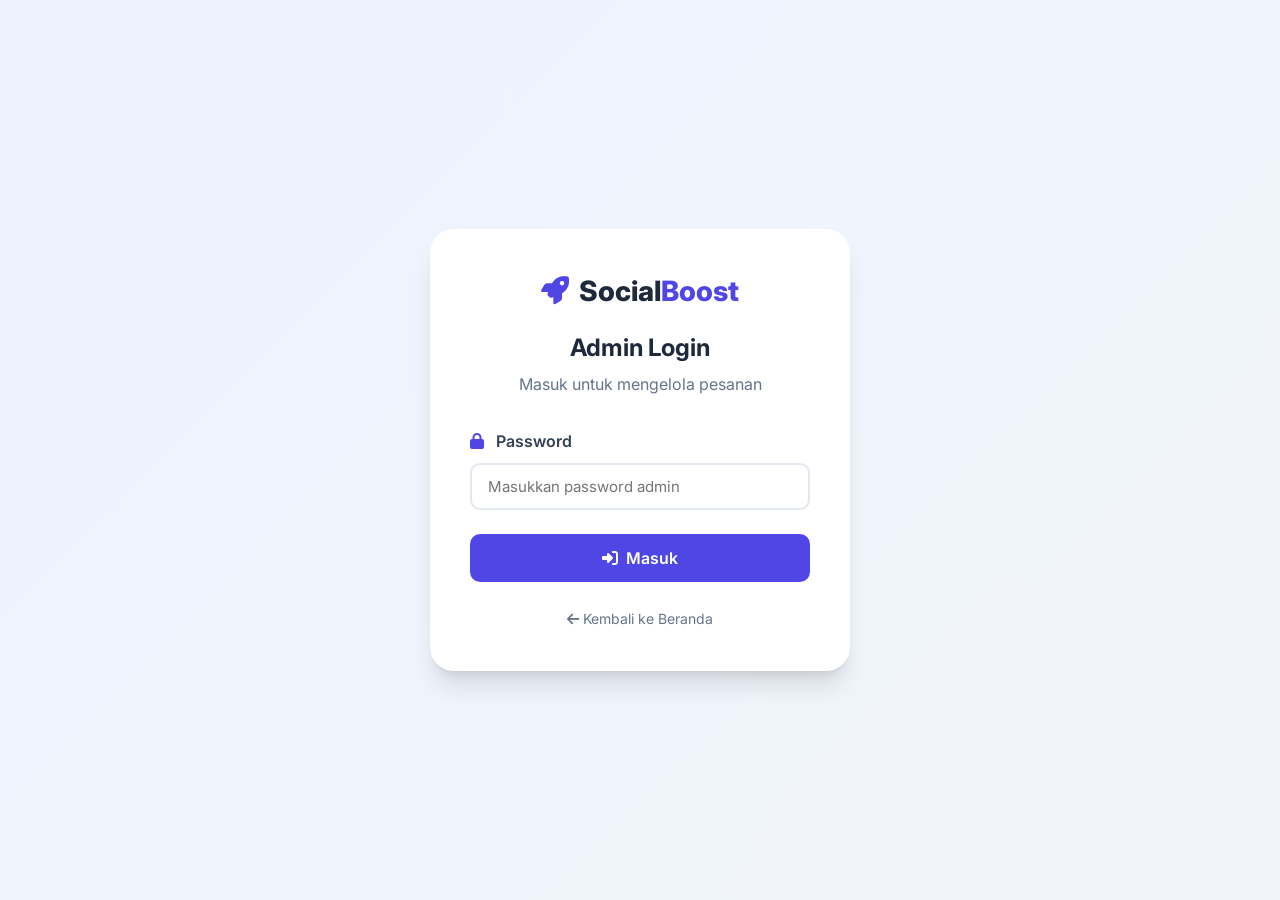
==== commit 495f5576: "admin.html" ====
--- a/admin.html
+++ b/admin.html
@@ -266,36 +266,49 @@
         </div>
     </main>
 
-    <!-- ============================================ -->
-    <!-- MODAL: LIHAT BUKTI -->
-    <!-- ============================================ -->
-    <div class="modal" id="proofModal">
-        <div class="modal-content modal-sm">
-            <div class="modal-header">
-                <h2><i class="fas fa-image"></i> Bukti Transfer</h2>
-                <button class="modal-close" id="proofModalClose">&times;</button>
-            </div>
-            <div class="modal-body">
-                <div class="proof-image-container">
-                    <img id="proofImageDisplay" src="" alt="Bukti Transfer" />
-                </div>
-                <div class="proof-details">
-                    <p><strong>Pengirim:</strong> <span id="proofSender">-</span></p>
-                    <p><strong>Layanan:</strong> <span id="proofService">-</span></p>
-                    <p><strong>Total:</strong> <span id="proofTotal">-</span></p>
-                </div>
-
-                <!-- TOMBOL STATUS -->
-                <div class="proof-actions">
-                    <button class="btn btn-warning" id="proofPending" style="background:#F59E0B;color:white;">
-                        <i class="fas fa-clock"></i> Pending
-                    </button>
-                    <button class="btn btn-primary" id="proofProcessed">
-                        <i class="fas fa-spinner"></i> Proses
-                    </button>
-                    <button class="btn btn-success" id="proofCompleted">
-                        <i class="fas fa-check-circle"></i> Selesai
-                    </button>
+<!-- ============================================ -->
+<!-- MODAL: LIHAT BUKTI -->
+<!-- ============================================ -->
+<div class="modal" id="proofModal">
+    <div class="modal-content modal-sm">
+        <div class="modal-header">
+            <h2><i class="fas fa-image"></i> Bukti Transfer</h2>
+            <button class="modal-close" id="proofModalClose">&times;</button>
+        </div>
+        <div class="modal-body">
+            <div class="proof-image-container">
+                <img id="proofImageDisplay" src="" alt="Bukti Transfer" />
+            </div>
+            <div class="proof-details">
+                <p><strong>Pengirim:</strong> <span id="proofSender">-</span></p>
+                <p><strong>Layanan:</strong> <span id="proofService">-</span></p>
+                <p><strong>Total:</strong> <span id="proofTotal">-</span></p>
+            </div>
+
+            <!-- TOMBOL STATUS -->
+            <div class="proof-actions">
+                <button class="btn btn-warning" id="proofPending" style="background:#F59E0B;color:white;">
+                    <i class="fas fa-clock"></i> Pending
+                </button>
+                <button class="btn btn-primary" id="proofProcessed">
+                    <i class="fas fa-spinner"></i> Proses
+                </button>
+                <button class="btn btn-success" id="proofCompleted">
+                    <i class="fas fa-check-circle"></i> Selesai
+                </button>
+                <button class="btn btn-danger" id="proofRejected">
+                    <i class="fas fa-times"></i> Tolak
+                </button>
+            </div>
+
+            <!-- ALASAN TOLAK -->
+            <div class="proof-reject-reason" id="proofRejectReasonContainer" style="display: none;">
+                <label for="proofRejectReason">Alasan Penolakan:</label>
+                <textarea id="proofRejectReason" placeholder="Tulis alasan penolakan..." rows="2"></textarea>
+            </div>
+        </div>
+    </div>
+</div>
                     <button class="btn btn-danger" id="proofRejected">
                         <i class="fas fa-times"></i> Tolak
                     </button>
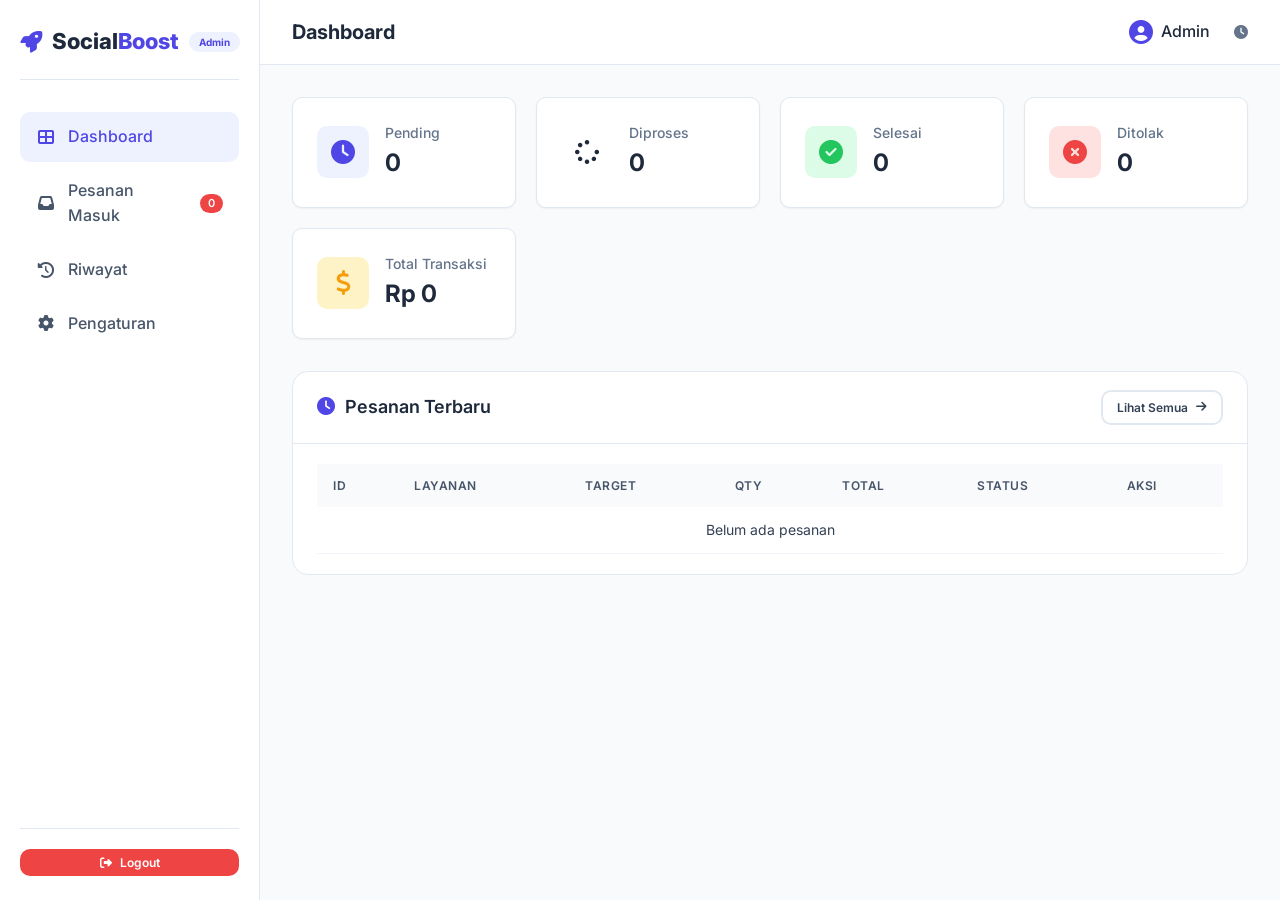
==== commit 2b1f2dee: "Update admin.html" ====
--- a/admin.html
+++ b/admin.html
@@ -193,7 +193,7 @@
                                 </thead>
                                 <tbody id="allOrdersBody">
                                     <tr>
-                                        <td colspan="8" class="text-center">Belum ada pesanan</td>
+                                        <td colspan="8" class="text-center">Tidak ada pesanan</td>
                                     </tr>
                                 </tbody>
                             </table>
@@ -266,49 +266,36 @@
         </div>
     </main>
 
-<!-- ============================================ -->
-<!-- MODAL: LIHAT BUKTI -->
-<!-- ============================================ -->
-<div class="modal" id="proofModal">
-    <div class="modal-content modal-sm">
-        <div class="modal-header">
-            <h2><i class="fas fa-image"></i> Bukti Transfer</h2>
-            <button class="modal-close" id="proofModalClose">&times;</button>
-        </div>
-        <div class="modal-body">
-            <div class="proof-image-container">
-                <img id="proofImageDisplay" src="" alt="Bukti Transfer" />
-            </div>
-            <div class="proof-details">
-                <p><strong>Pengirim:</strong> <span id="proofSender">-</span></p>
-                <p><strong>Layanan:</strong> <span id="proofService">-</span></p>
-                <p><strong>Total:</strong> <span id="proofTotal">-</span></p>
-            </div>
-
-            <!-- TOMBOL STATUS -->
-            <div class="proof-actions">
-                <button class="btn btn-warning" id="proofPending" style="background:#F59E0B;color:white;">
-                    <i class="fas fa-clock"></i> Pending
-                </button>
-                <button class="btn btn-primary" id="proofProcessed">
-                    <i class="fas fa-spinner"></i> Proses
-                </button>
-                <button class="btn btn-success" id="proofCompleted">
-                    <i class="fas fa-check-circle"></i> Selesai
-                </button>
-                <button class="btn btn-danger" id="proofRejected">
-                    <i class="fas fa-times"></i> Tolak
-                </button>
-            </div>
-
-            <!-- ALASAN TOLAK -->
-            <div class="proof-reject-reason" id="proofRejectReasonContainer" style="display: none;">
-                <label for="proofRejectReason">Alasan Penolakan:</label>
-                <textarea id="proofRejectReason" placeholder="Tulis alasan penolakan..." rows="2"></textarea>
-            </div>
-        </div>
-    </div>
-</div>
+    <!-- ============================================ -->
+    <!-- MODAL: LIHAT BUKTI (FIX TOMBOL STATUS) -->
+    <!-- ============================================ -->
+    <div class="modal" id="proofModal">
+        <div class="modal-content modal-sm">
+            <div class="modal-header">
+                <h2><i class="fas fa-image"></i> Bukti Transfer</h2>
+                <button class="modal-close" id="proofModalClose">&times;</button>
+            </div>
+            <div class="modal-body">
+                <div class="proof-image-container">
+                    <img id="proofImageDisplay" src="" alt="Bukti Transfer" />
+                </div>
+                <div class="proof-details">
+                    <p><strong>Pengirim:</strong> <span id="proofSender">-</span></p>
+                    <p><strong>Layanan:</strong> <span id="proofService">-</span></p>
+                    <p><strong>Total:</strong> <span id="proofTotal">-</span></p>
+                </div>
+
+                <!-- TOMBOL STATUS -->
+                <div class="proof-actions">
+                    <button class="btn btn-warning" id="proofPending" style="background:#F59E0B;color:white;">
+                        <i class="fas fa-clock"></i> Pending
+                    </button>
+                    <button class="btn btn-primary" id="proofProcessed">
+                        <i class="fas fa-spinner"></i> Proses
+                    </button>
+                    <button class="btn btn-success" id="proofCompleted">
+                        <i class="fas fa-check-circle"></i> Selesai
+                    </button>
                     <button class="btn btn-danger" id="proofRejected">
                         <i class="fas fa-times"></i> Tolak
                     </button>
@@ -324,6 +311,6 @@
     </div>
 
     <!-- JavaScript -->
-    <script type="module" src="admin.js"></script>
+    <script src="script.js"></script>
 </body>
 </html>
